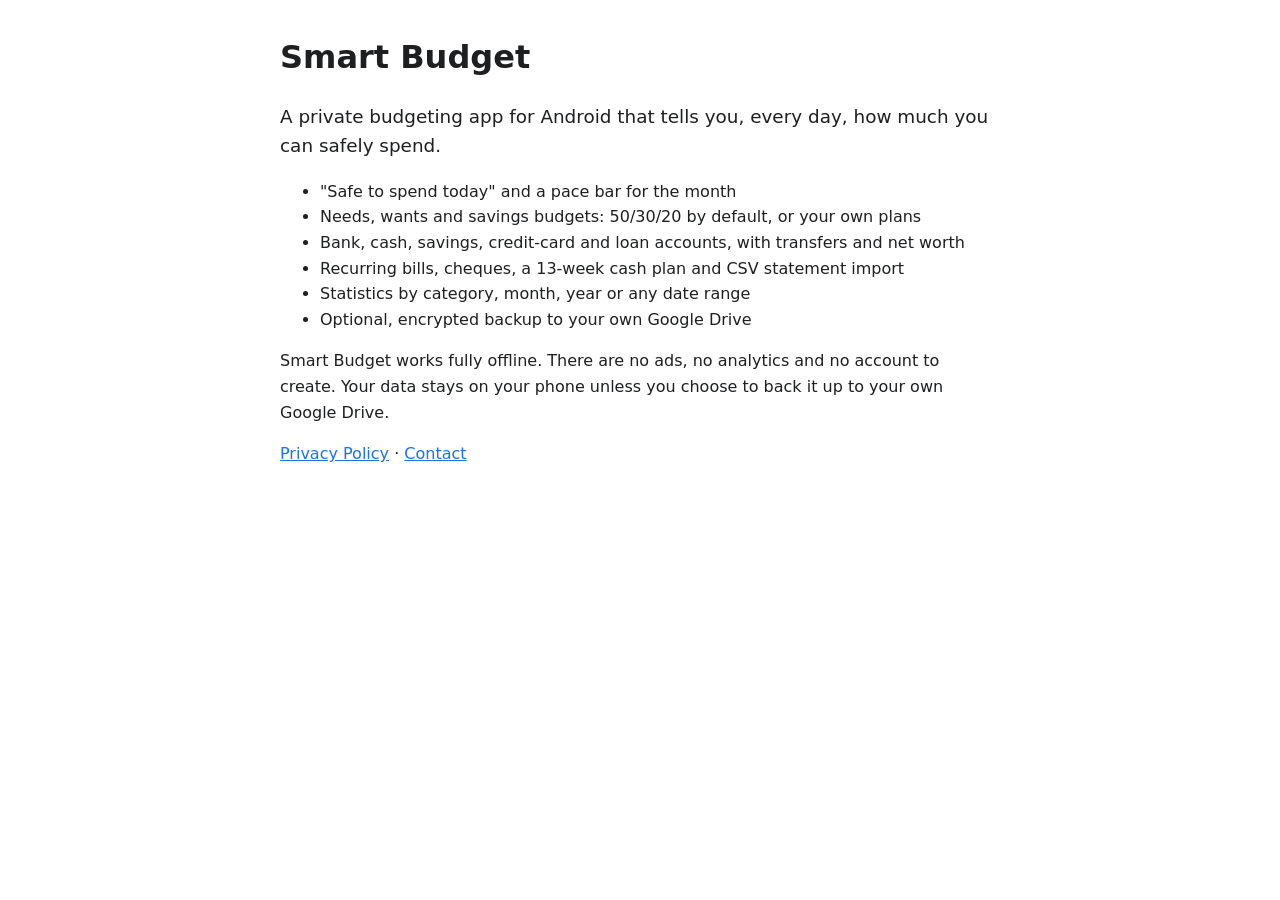
==== index.html @ a0bc5e6c "Smart Budget home page and privacy policy" ====
<!doctype html>
<html lang="en">
<head>
<meta charset="utf-8">
<meta name="viewport" content="width=device-width, initial-scale=1">
<title>Smart Budget</title>
<link rel="stylesheet" href="style.css">
</head>
<body>
<main>
<h1>Smart Budget</h1>
<p class="lead">A private budgeting app for Android that tells you, every day, how much you can safely spend.</p>

<ul>
<li>"Safe to spend today" and a pace bar for the month</li>
<li>Needs, wants and savings budgets: 50/30/20 by default, or your own plans</li>
<li>Bank, cash, savings, credit-card and loan accounts, with transfers and net worth</li>
<li>Recurring bills, cheques, a 13-week cash plan and CSV statement import</li>
<li>Statistics by category, month, year or any date range</li>
<li>Optional, encrypted backup to your own Google Drive</li>
</ul>

<p>Smart Budget works fully offline. There are no ads, no analytics and no account to create. Your data stays on your
phone unless you choose to back it up to your own Google Drive.</p>

<p><a href="privacy.html">Privacy Policy</a> · <a href="mailto:contact@abencherif.com">Contact</a></p>
</main>
</body>
</html>
---- style.css ----
:root { color-scheme: light dark; --fg: #1d1f21; --bg: #ffffff; --muted: #5f6368; --link: #1a73e8; }
@media (prefers-color-scheme: dark) { :root { --fg: #e8eaed; --bg: #17181a; --muted: #9aa0a6; --link: #8ab4f8; } }
body { margin: 0; background: var(--bg); color: var(--fg); font: 16px/1.6 system-ui, -apple-system, "Segoe UI", Roboto, sans-serif; }
main { max-width: 720px; margin: 0 auto; padding: 32px 16px 64px; }
h1 { font-size: 2rem; margin: 0 0 8px; }
h2 { font-size: 1.2rem; margin-top: 2em; }
a { color: var(--link); }
code { font-size: .9em; }
.lead { font-size: 1.15rem; }
.muted { color: var(--muted); }
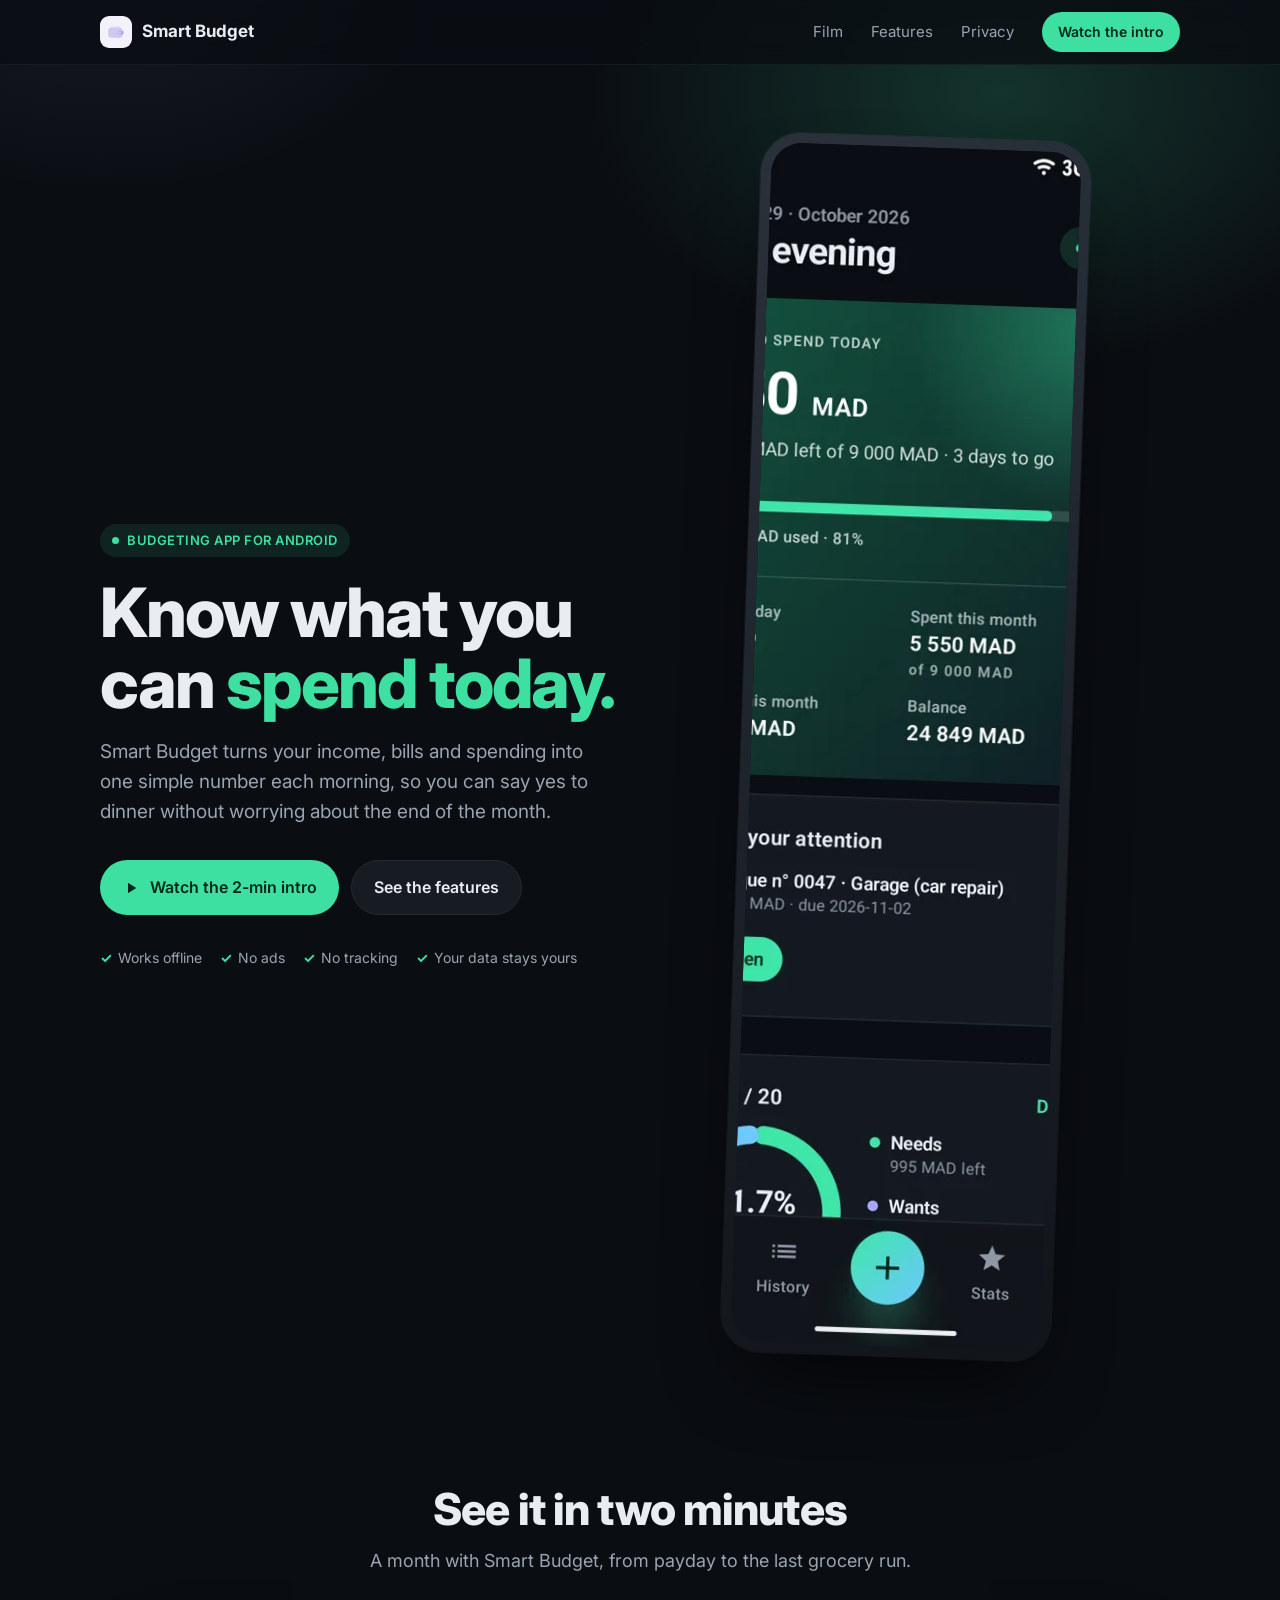
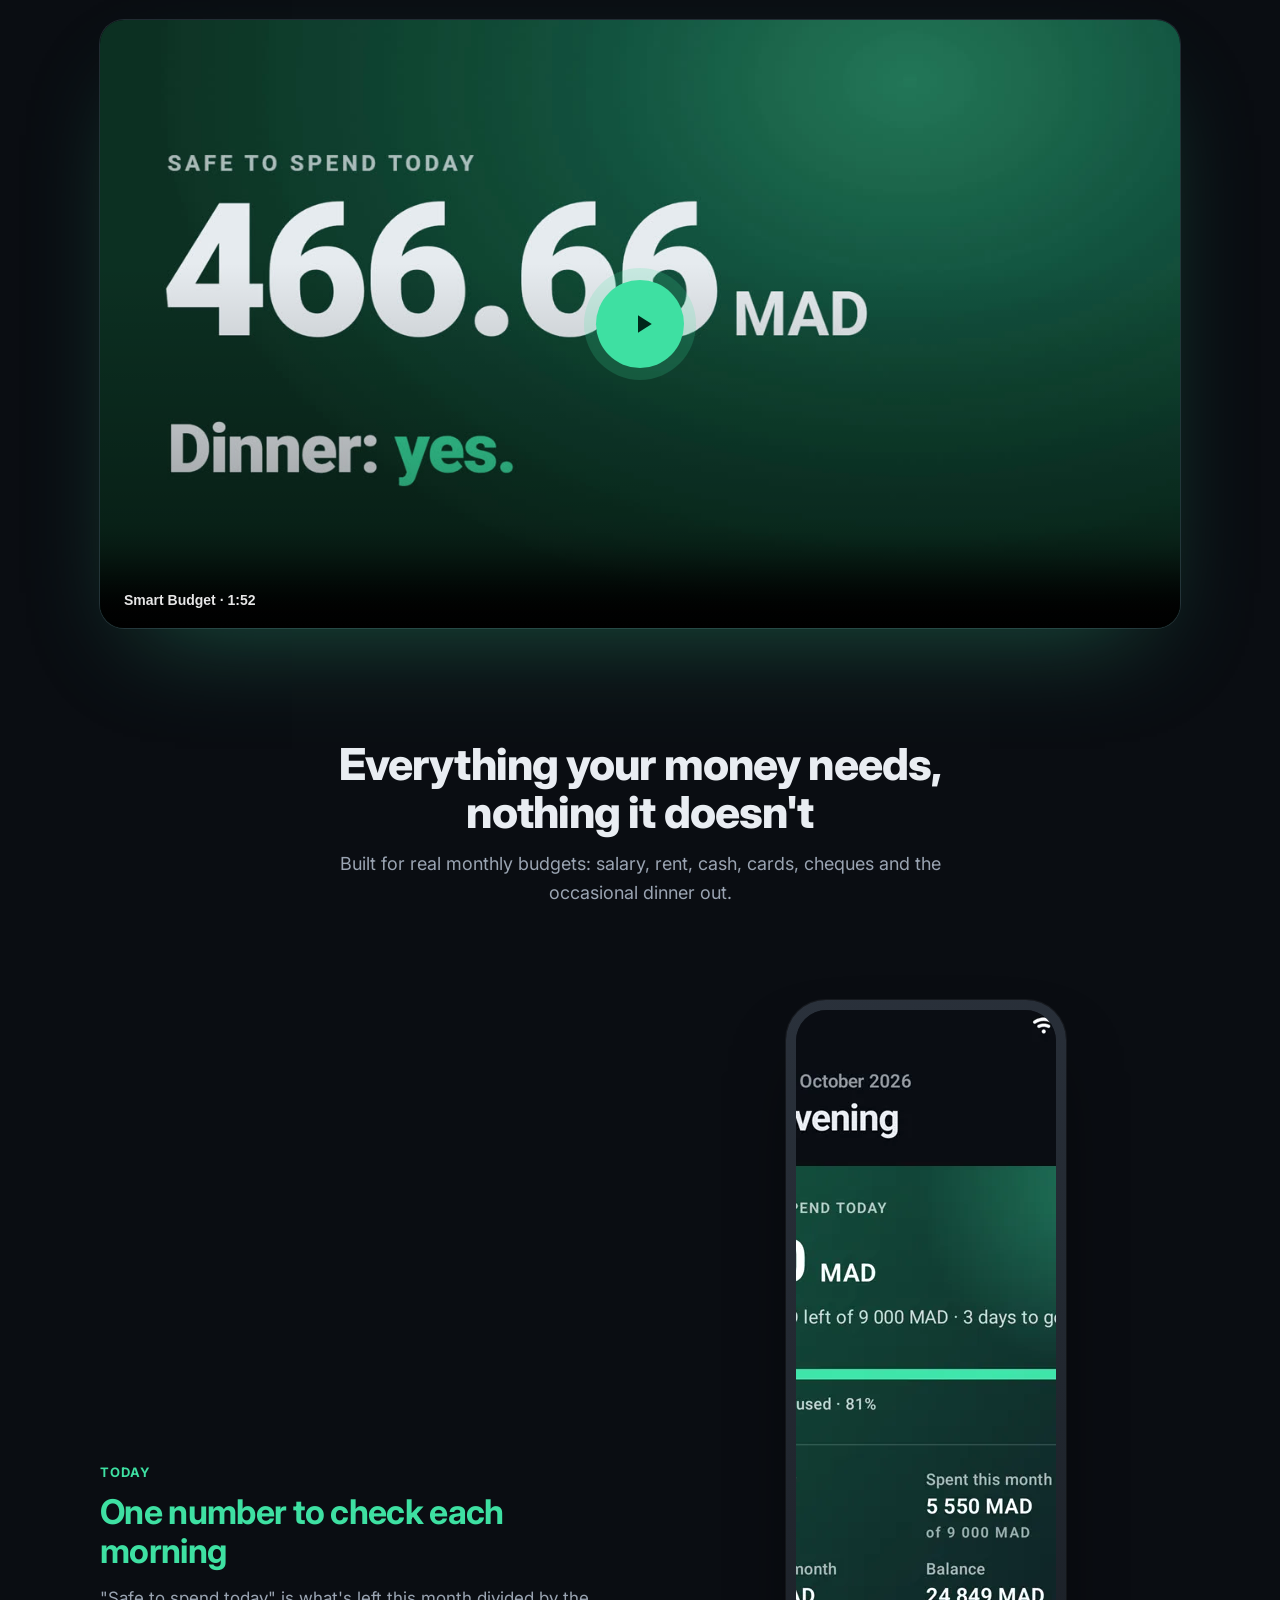
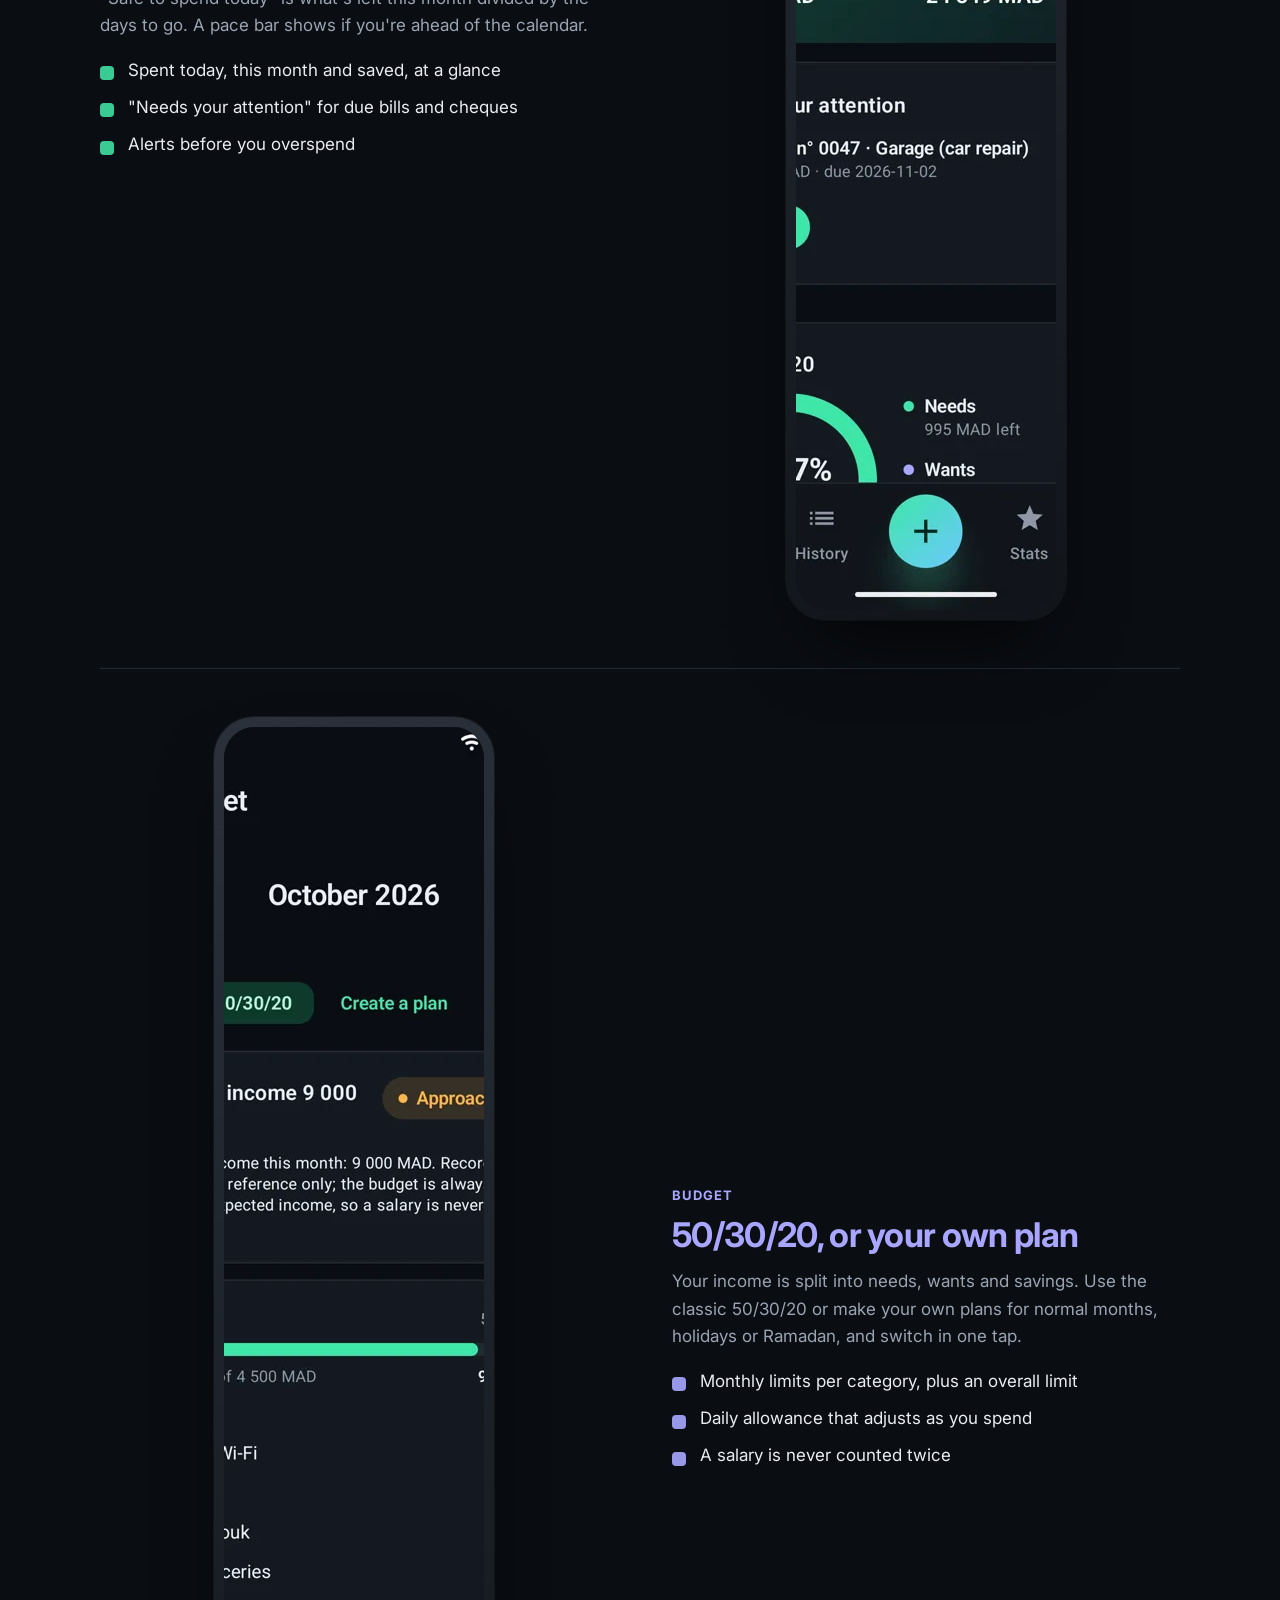
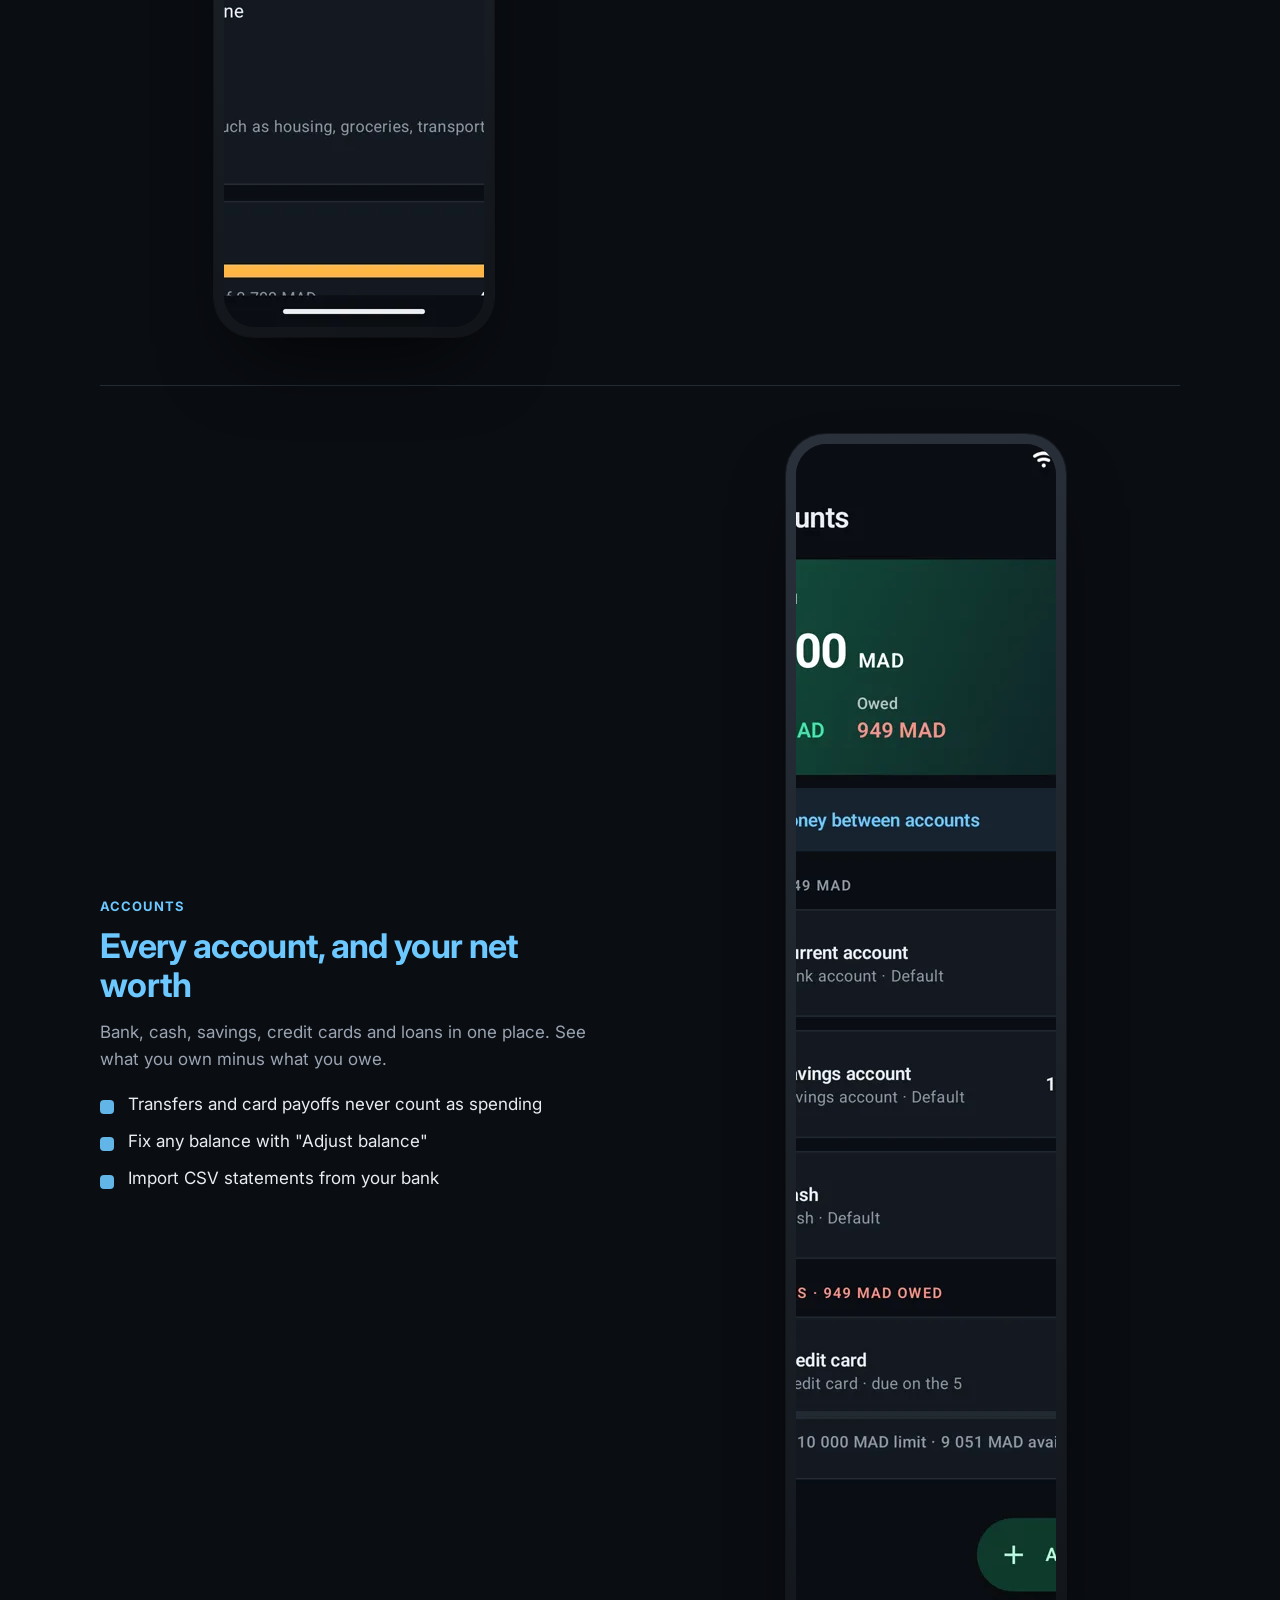
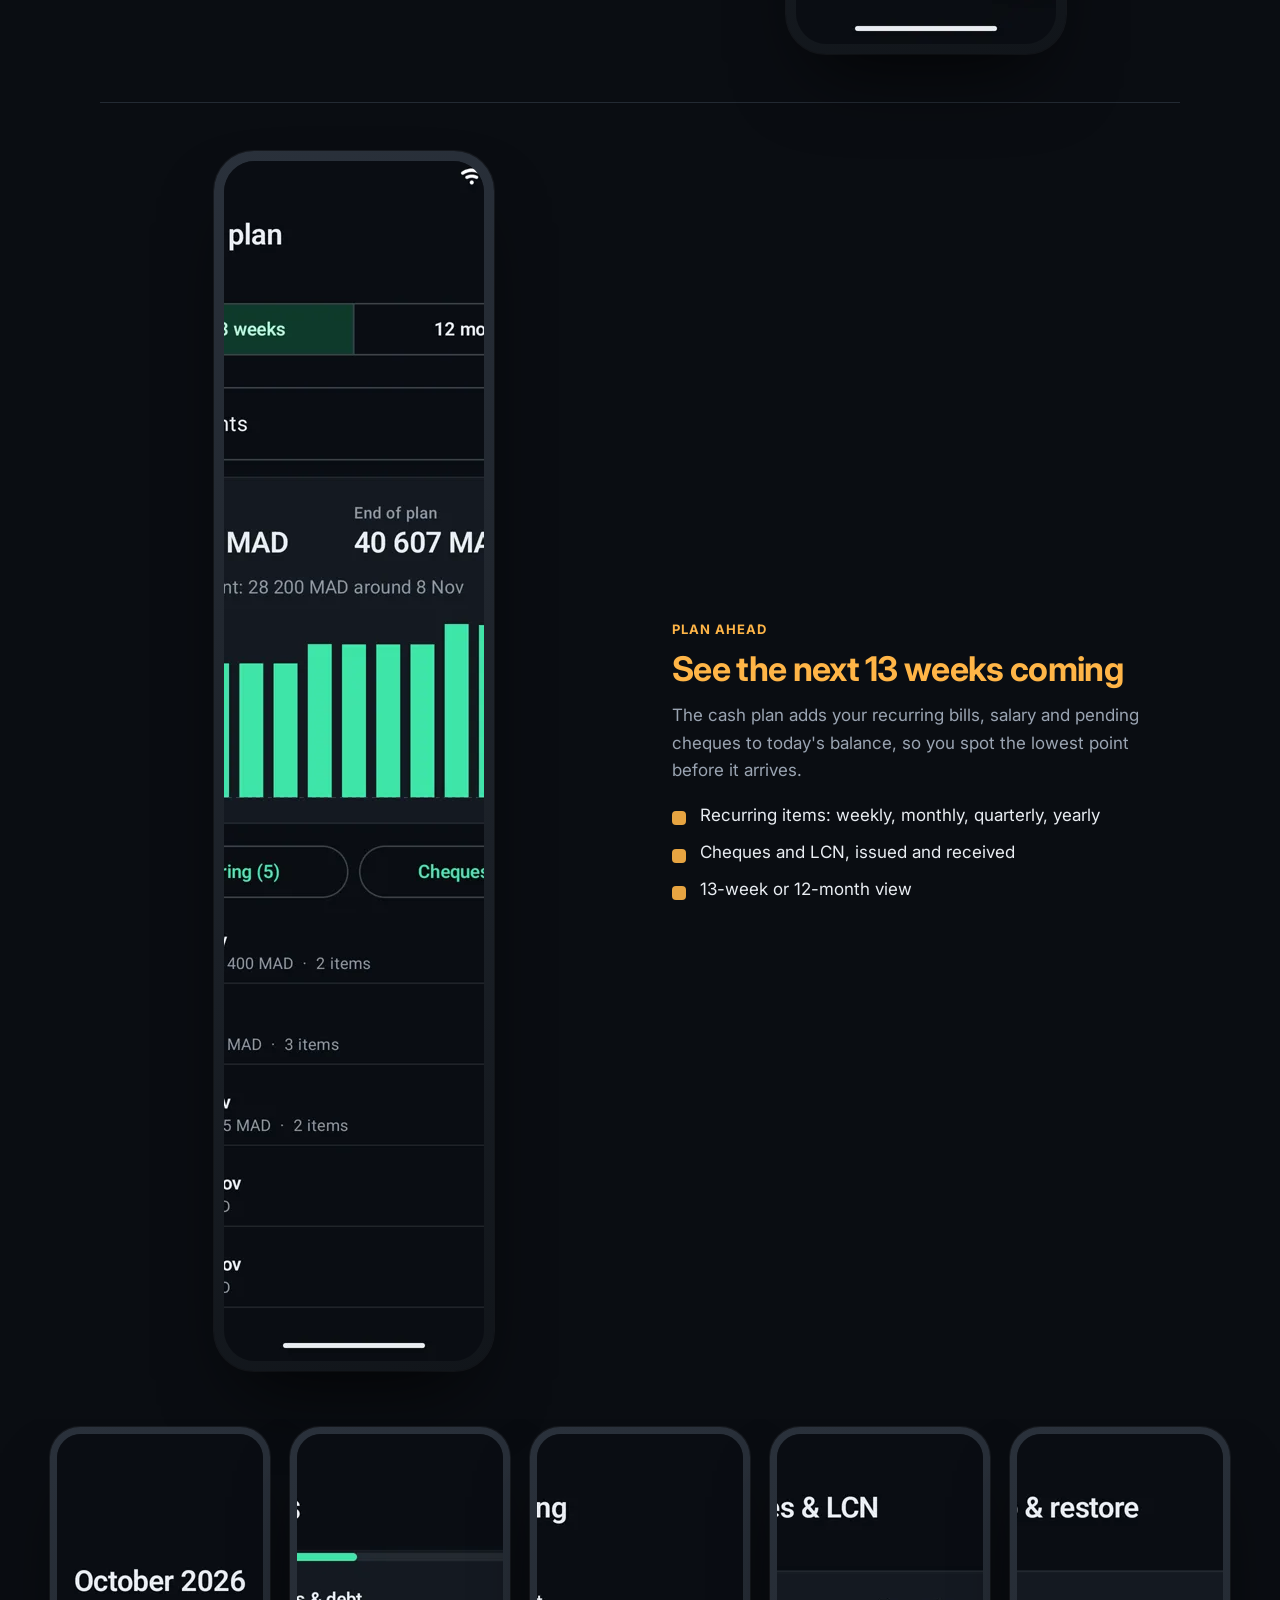
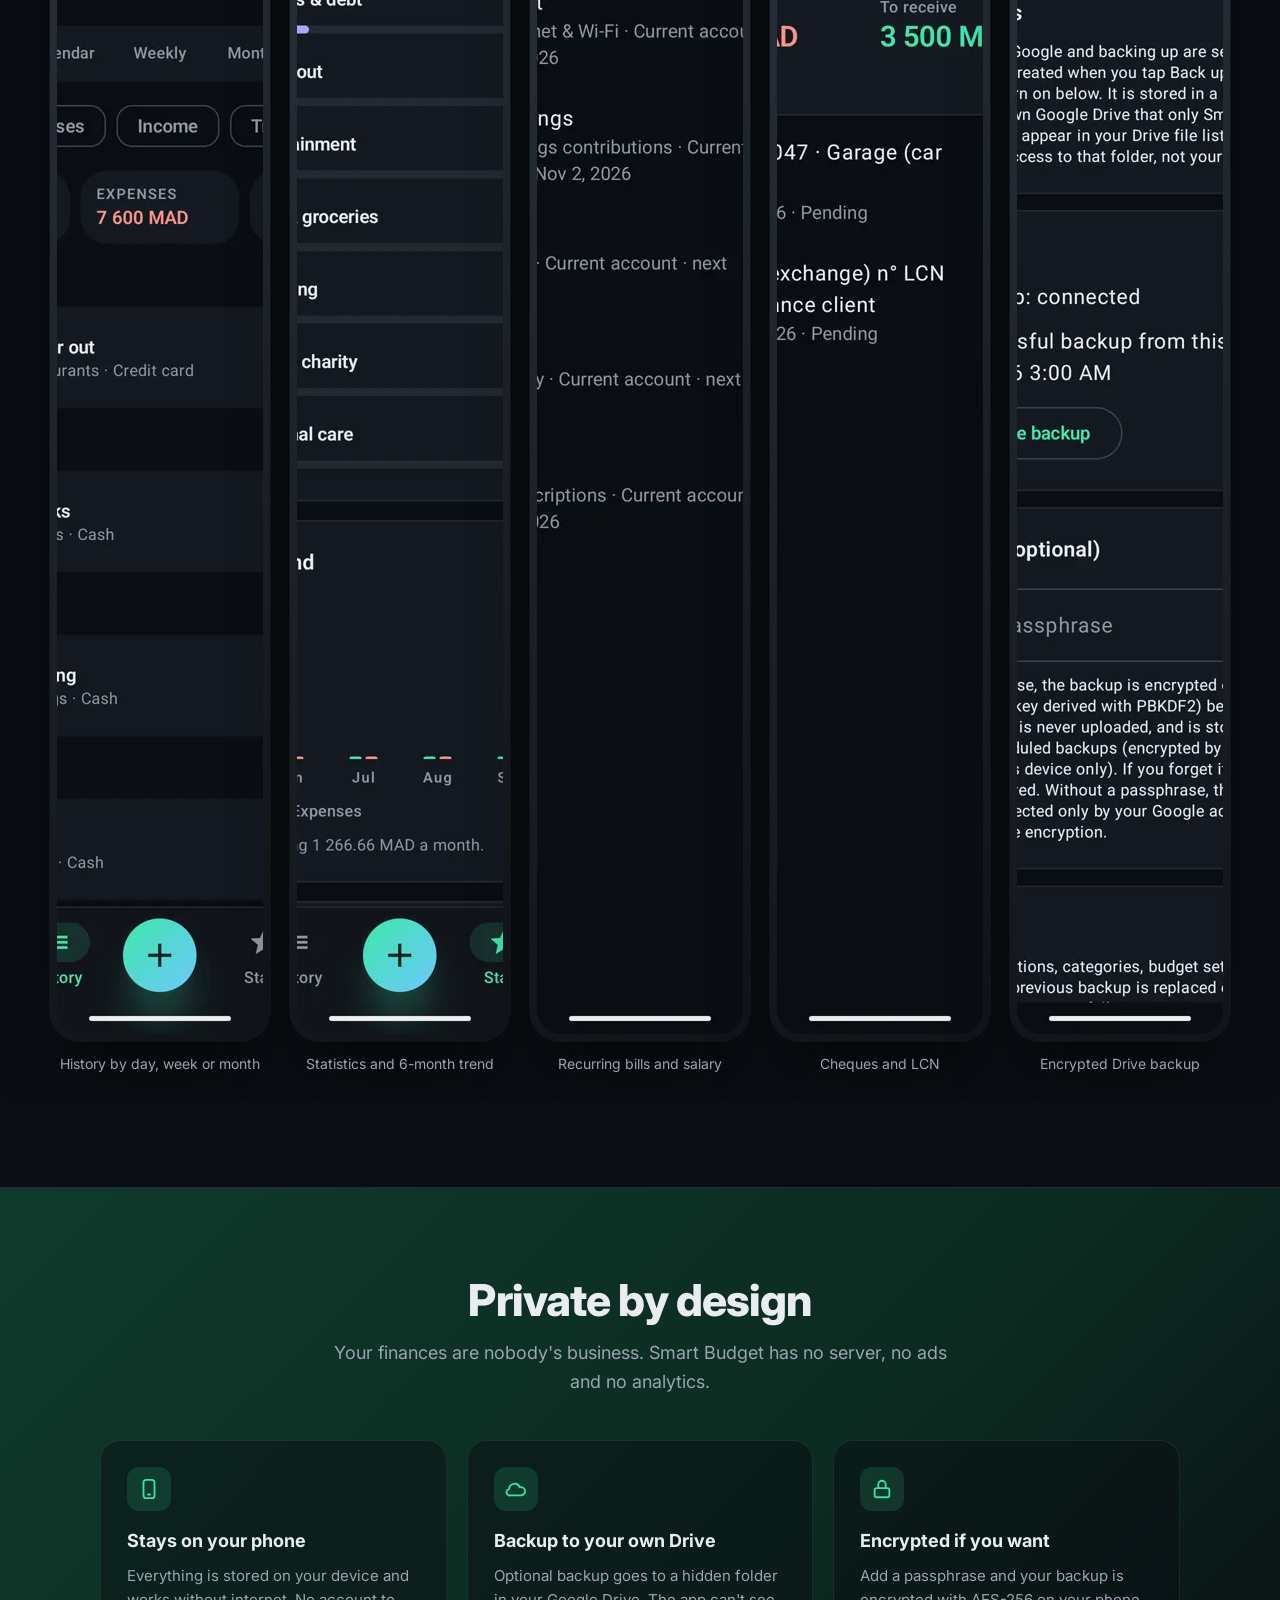
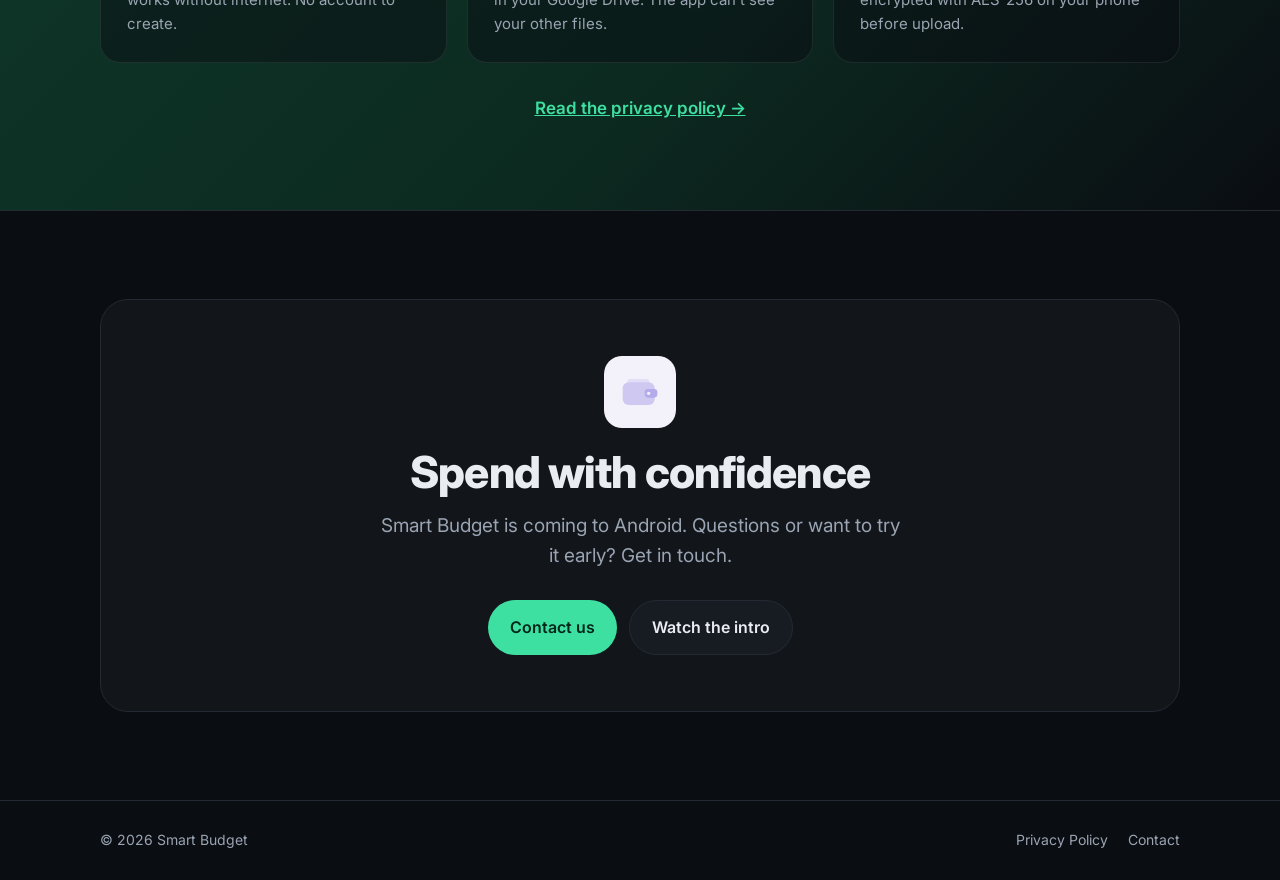
==== commit d2fb5126: "Landing page with intro film and app screens" ====
--- a/index.html
+++ b/index.html
@@ -3,27 +3,303 @@
 <head>
 <meta charset="utf-8">
 <meta name="viewport" content="width=device-width, initial-scale=1">
-<title>Smart Budget</title>
-<link rel="stylesheet" href="style.css">
+<title>Smart Budget – Know what you can spend today</title>
+<meta name="description" content="Smart Budget is a private, offline budgeting app for Android. See what's safe to spend today, follow 50/30/20 or your own plan, and back up to your own Google Drive.">
+<meta property="og:title" content="Smart Budget">
+<meta property="og:description" content="Know what you can spend today. A private, offline budgeting app for Android.">
+<meta property="og:image" content="https://abfactory37.github.io/smart-budget-site/media/intro-poster.jpg">
+<meta name="theme-color" content="#0A0D12">
+<link rel="icon" href="media/icon.svg" type="image/svg+xml">
+<link rel="preconnect" href="https://fonts.googleapis.com">
+<link rel="preconnect" href="https://fonts.gstatic.com" crossorigin>
+<link href="https://fonts.googleapis.com/css2?family=Inter:wght@400;500;600;700;800&display=swap" rel="stylesheet">
+<style>
+  :root {
+    --bg: #0A0D12; --surface: #12161B; --surface-2: #171C23; --line: #232A33;
+    --fg: #E9EDF2; --muted: #9AA4B2; --mint: #3EE0A2; --mint-ink: #00281A;
+    --green-1: #0F3A2B; --green-2: #1B6B50; --lavender: #A9A6FF; --sky: #6CC8FF; --amber: #FFB547;
+  }
+  * { box-sizing: border-box; }
+  html { scroll-behavior: smooth; }
+  body { margin: 0; background: var(--bg); color: var(--fg); font: 17px/1.6 Inter, system-ui, -apple-system, "Segoe UI", Roboto, sans-serif; -webkit-font-smoothing: antialiased; overflow-x: hidden; }
+  img, video { display: block; max-width: 100%; }
+  a { color: inherit; }
+  .wrap { max-width: 1120px; margin: 0 auto; padding: 0 20px; }
+
+  /* Nav */
+  nav { position: sticky; top: 0; z-index: 10; background: rgba(10,13,18,.78); backdrop-filter: blur(12px); border-bottom: 1px solid rgba(255,255,255,.05); }
+  nav .wrap { display: flex; align-items: center; justify-content: space-between; height: 64px; }
+  .brand { display: flex; align-items: center; gap: 10px; font-weight: 700; text-decoration: none; }
+  .brand img { width: 32px; height: 32px; border-radius: 9px; }
+  .links { display: flex; gap: 28px; align-items: center; font-size: 15px; }
+  .links a { text-decoration: none; color: var(--muted); }
+  .links a:hover { color: var(--fg); }
+  @media (max-width: 640px) { .links .hide-sm { display: none; } }
+
+  /* Buttons */
+  .btn { display: inline-flex; align-items: center; gap: 10px; padding: 14px 22px; border-radius: 999px; font-weight: 600; font-size: 16px; text-decoration: none; transition: transform .15s, background .15s; }
+  .btn:hover { transform: translateY(-1px); }
+  .btn-primary { background: var(--mint); color: var(--mint-ink); }
+  .btn-ghost { background: var(--surface-2); color: var(--fg); border: 1px solid var(--line); }
+  .links .btn { padding: 9px 16px; font-size: 14px; color: var(--mint-ink); }
+
+  /* Hero */
+  .hero { position: relative; padding: 72px 0 40px; }
+  .hero::before { content: ""; position: absolute; inset: -200px -20% auto; height: 760px; background: radial-gradient(600px 400px at 70% 30%, rgba(62,224,162,.18), transparent 70%), radial-gradient(500px 360px at 20% 10%, rgba(169,166,255,.10), transparent 70%); pointer-events: none; }
+  .hero .wrap { position: relative; display: grid; grid-template-columns: 1.15fr .85fr; gap: 48px; align-items: center; }
+  .eyebrow { display: inline-flex; align-items: center; gap: 8px; padding: 6px 12px; border-radius: 999px; background: rgba(62,224,162,.1); color: var(--mint); font-size: 13px; font-weight: 600; letter-spacing: .04em; text-transform: uppercase; }
+  .eyebrow::before { content: ""; width: 7px; height: 7px; border-radius: 50%; background: var(--mint); }
+  h1 { font-size: clamp(40px, 6vw, 68px); line-height: 1.04; letter-spacing: -.03em; margin: 20px 0 18px; font-weight: 800; }
+  h1 em { font-style: normal; color: var(--mint); }
+  .lead { font-size: 19px; color: var(--muted); max-width: 520px; margin: 0 0 32px; }
+  .cta { display: flex; flex-wrap: wrap; gap: 12px; }
+  .pills { display: flex; flex-wrap: wrap; gap: 18px; margin-top: 32px; color: var(--muted); font-size: 14px; }
+  .pills span::before { content: "✓"; color: var(--mint); margin-right: 6px; font-weight: 700; }
+  @media (max-width: 860px) { .hero .wrap { grid-template-columns: 1fr; } .hero .phone { margin: 0 auto; } }
+
+  /* Phone frame */
+  .phone { width: 100%; max-width: 300px; border-radius: 40px; padding: 10px; background: linear-gradient(160deg, #2A313B, #11151A); box-shadow: 0 40px 80px -30px rgba(0,0,0,.8), 0 0 0 1px rgba(255,255,255,.06); }
+  .phone img { border-radius: 31px; width: 100%; aspect-ratio: 9 / 20; object-fit: cover; object-position: top; background: var(--surface); }
+  .hero .phone { max-width: 330px; transform: rotate(2deg); }
+
+  /* Film */
+  section { padding: 88px 0; }
+  .section-head { text-align: center; max-width: 640px; margin: 0 auto 44px; }
+  h2 { font-size: clamp(30px, 4vw, 44px); line-height: 1.1; letter-spacing: -.02em; margin: 0 0 14px; font-weight: 800; }
+  .section-head p { color: var(--muted); margin: 0; font-size: 18px; }
+  .film { position: relative; border-radius: 24px; overflow: hidden; background: #000; box-shadow: 0 40px 100px -40px rgba(62,224,162,.35), 0 0 0 1px var(--line); aspect-ratio: 16 / 9; }
+  .film video { width: 100%; height: 100%; object-fit: cover; }
+  .film .play { position: absolute; inset: 0; display: grid; place-items: center; background: linear-gradient(180deg, transparent 40%, rgba(0,0,0,.45)); border: 0; cursor: pointer; padding: 0; }
+  .film .play span { width: 88px; height: 88px; border-radius: 50%; background: var(--mint); display: grid; place-items: center; box-shadow: 0 0 0 12px rgba(62,224,162,.18); transition: transform .2s; }
+  .film .play:hover span { transform: scale(1.06); }
+  .film .play svg { width: 30px; height: 30px; margin-left: 5px; fill: var(--mint-ink); }
+  .film .play small { position: absolute; bottom: 20px; left: 24px; color: #fff; font-size: 14px; font-weight: 600; opacity: .9; }
+  .film.playing .play { display: none; }
+
+  /* Features */
+  .feature { display: grid; grid-template-columns: 1fr 1fr; gap: 64px; align-items: center; padding: 48px 0; }
+  .feature + .feature { border-top: 1px solid var(--line); }
+  .feature .phone { margin: 0 auto; max-width: 280px; }
+  .feature.flip .copy { order: 2; }
+  .tag { font-size: 13px; font-weight: 700; letter-spacing: .08em; text-transform: uppercase; margin-bottom: 10px; }
+  .feature h3 { font-size: clamp(26px, 3vw, 34px); line-height: 1.15; letter-spacing: -.02em; margin: 0 0 14px; }
+  .feature p { color: var(--muted); margin: 0 0 18px; }
+  .feature ul { list-style: none; padding: 0; margin: 0; display: grid; gap: 10px; }
+  .feature li { padding-left: 28px; position: relative; }
+  .feature li::before { content: ""; position: absolute; left: 0; top: .55em; width: 14px; height: 14px; border-radius: 4px; background: currentColor; opacity: .9; }
+  .feature li { color: var(--fg); }
+  .c-mint { color: var(--mint); } .c-lav { color: var(--lavender); } .c-sky { color: var(--sky); } .c-amber { color: var(--amber); }
+  .c-mint li::before { background: var(--mint); } .c-lav li::before { background: var(--lavender); } .c-sky li::before { background: var(--sky); } .c-amber li::before { background: var(--amber); }
+  .feature ul { color: inherit; }
+  @media (max-width: 860px) { .feature { grid-template-columns: 1fr; gap: 32px; } .feature.flip .copy { order: 0; } }
+
+  /* Gallery */
+  .gallery { display: flex; gap: 20px; overflow-x: auto; padding: 8px 20px 24px; scroll-snap-type: x mandatory; scrollbar-width: thin; }
+  .gallery figure { flex: 0 0 220px; margin: 0; scroll-snap-align: center; }
+  .gallery .phone { border-radius: 30px; padding: 7px; }
+  .gallery .phone img { border-radius: 24px; }
+  .gallery figcaption { text-align: center; color: var(--muted); font-size: 14px; margin-top: 12px; }
+  @media (min-width: 1200px) { .gallery { justify-content: center; } }
+
+  /* Privacy band */
+  .privacy { background: linear-gradient(135deg, var(--green-1), #0C2A20 60%, var(--bg)); border-top: 1px solid var(--line); border-bottom: 1px solid var(--line); }
+  .grid3 { display: grid; grid-template-columns: repeat(3, 1fr); gap: 20px; }
+  .card { background: rgba(10,13,18,.45); border: 1px solid rgba(255,255,255,.08); border-radius: 20px; padding: 26px; }
+  .card .ico { width: 44px; height: 44px; border-radius: 12px; display: grid; place-items: center; background: rgba(62,224,162,.14); color: var(--mint); margin-bottom: 16px; }
+  .card .ico svg { width: 22px; height: 22px; }
+  .card h4 { margin: 0 0 8px; font-size: 18px; }
+  .card p { margin: 0; color: var(--muted); font-size: 15px; }
+  @media (max-width: 860px) { .grid3 { grid-template-columns: 1fr; } }
+
+  /* Final CTA */
+  .final { text-align: center; }
+  .final .box { background: var(--surface); border: 1px solid var(--line); border-radius: 28px; padding: 56px 24px; }
+  .final img { width: 72px; height: 72px; border-radius: 18px; margin: 0 auto 20px; }
+
+  footer { border-top: 1px solid var(--line); padding: 28px 0; color: var(--muted); font-size: 14px; }
+  footer .wrap { display: flex; justify-content: space-between; flex-wrap: wrap; gap: 12px; }
+  footer a { color: var(--muted); text-decoration: none; margin-left: 20px; }
+  footer a:hover { color: var(--fg); }
+</style>
 </head>
 <body>
-<main>
-<h1>Smart Budget</h1>
-<p class="lead">A private budgeting app for Android that tells you, every day, how much you can safely spend.</p>
-
-<ul>
-<li>"Safe to spend today" and a pace bar for the month</li>
-<li>Needs, wants and savings budgets: 50/30/20 by default, or your own plans</li>
-<li>Bank, cash, savings, credit-card and loan accounts, with transfers and net worth</li>
-<li>Recurring bills, cheques, a 13-week cash plan and CSV statement import</li>
-<li>Statistics by category, month, year or any date range</li>
-<li>Optional, encrypted backup to your own Google Drive</li>
-</ul>
-
-<p>Smart Budget works fully offline. There are no ads, no analytics and no account to create. Your data stays on your
-phone unless you choose to back it up to your own Google Drive.</p>
-
-<p><a href="privacy.html">Privacy Policy</a> · <a href="mailto:contact@abencherif.com">Contact</a></p>
-</main>
+
+<nav>
+  <div class="wrap">
+    <a class="brand" href="#"><img src="media/icon.svg" alt="">Smart Budget</a>
+    <div class="links">
+      <a class="hide-sm" href="#film">Film</a>
+      <a class="hide-sm" href="#features">Features</a>
+      <a href="privacy.html">Privacy</a>
+      <a class="btn btn-primary" href="#film">Watch the intro</a>
+    </div>
+  </div>
+</nav>
+
+<header class="hero">
+  <div class="wrap">
+    <div>
+      <span class="eyebrow">Budgeting app for Android</span>
+      <h1>Know what you can <em>spend today.</em></h1>
+      <p class="lead">Smart Budget turns your income, bills and spending into one simple number each morning, so you can say yes to dinner without worrying about the end of the month.</p>
+      <div class="cta">
+        <a class="btn btn-primary" href="#film">
+          <svg width="18" height="18" viewBox="0 0 24 24" fill="currentColor" aria-hidden="true"><path d="M8 5v14l11-7z"/></svg>
+          Watch the 2-min intro
+        </a>
+        <a class="btn btn-ghost" href="#features">See the features</a>
+      </div>
+      <div class="pills"><span>Works offline</span><span>No ads</span><span>No tracking</span><span>Your data stays yours</span></div>
+    </div>
+    <div class="phone"><img src="media/home_top.webp" alt="Smart Budget home screen showing 550 MAD safe to spend today" width="540" height="1200"></div>
+  </div>
+</header>
+
+<section id="film">
+  <div class="wrap">
+    <div class="section-head">
+      <h2>See it in two minutes</h2>
+      <p>A month with Smart Budget, from payday to the last grocery run.</p>
+    </div>
+    <div class="film" id="filmBox">
+      <video id="filmVideo" src="media/smart-budget-intro.mp4" poster="media/intro-poster.jpg" preload="none" playsinline controls></video>
+      <button class="play" id="filmPlay" aria-label="Play the Smart Budget intro film">
+        <span><svg viewBox="0 0 24 24"><path d="M8 5v14l11-7z"/></svg></span>
+        <small>Smart Budget · 1:52</small>
+      </button>
+    </div>
+  </div>
+</section>
+
+<section id="features" style="padding-top: 24px">
+  <div class="wrap">
+    <div class="section-head">
+      <h2>Everything your money needs, nothing it doesn't</h2>
+      <p>Built for real monthly budgets: salary, rent, cash, cards, cheques and the occasional dinner out.</p>
+    </div>
+
+    <div class="feature">
+      <div class="copy c-mint">
+        <div class="tag">Today</div>
+        <h3>One number to check each morning</h3>
+        <p>"Safe to spend today" is what's left this month divided by the days to go. A pace bar shows if you're ahead of the calendar.</p>
+        <ul>
+          <li>Spent today, this month and saved, at a glance</li>
+          <li>"Needs your attention" for due bills and cheques</li>
+          <li>Alerts before you overspend</li>
+        </ul>
+      </div>
+      <div class="phone"><img src="media/home_top.webp" alt="Home screen" loading="lazy" width="540" height="1200"></div>
+    </div>
+
+    <div class="feature flip">
+      <div class="copy c-lav">
+        <div class="tag">Budget</div>
+        <h3>50/30/20, or your own plan</h3>
+        <p>Your income is split into needs, wants and savings. Use the classic 50/30/20 or make your own plans for normal months, holidays or Ramadan, and switch in one tap.</p>
+        <ul>
+          <li>Monthly limits per category, plus an overall limit</li>
+          <li>Daily allowance that adjusts as you spend</li>
+          <li>A salary is never counted twice</li>
+        </ul>
+      </div>
+      <div class="phone"><img src="media/budget.webp" alt="Budget screen with needs and wants" loading="lazy" width="540" height="1200"></div>
+    </div>
+
+    <div class="feature">
+      <div class="copy c-sky">
+        <div class="tag">Accounts</div>
+        <h3>Every account, and your net worth</h3>
+        <p>Bank, cash, savings, credit cards and loans in one place. See what you own minus what you owe.</p>
+        <ul>
+          <li>Transfers and card payoffs never count as spending</li>
+          <li>Fix any balance with "Adjust balance"</li>
+          <li>Import CSV statements from your bank</li>
+        </ul>
+      </div>
+      <div class="phone"><img src="media/accounts.webp" alt="Accounts screen with net worth" loading="lazy" width="540" height="1200"></div>
+    </div>
+
+    <div class="feature flip">
+      <div class="copy c-amber">
+        <div class="tag">Plan ahead</div>
+        <h3>See the next 13 weeks coming</h3>
+        <p>The cash plan adds your recurring bills, salary and pending cheques to today's balance, so you spot the lowest point before it arrives.</p>
+        <ul>
+          <li>Recurring items: weekly, monthly, quarterly, yearly</li>
+          <li>Cheques and LCN, issued and received</li>
+          <li>13-week or 12-month view</li>
+        </ul>
+      </div>
+      <div class="phone"><img src="media/cashplan.webp" alt="Cash plan with 13-week forecast" loading="lazy" width="540" height="1200"></div>
+    </div>
+  </div>
+
+  <div class="gallery" aria-label="More screens">
+    <figure><div class="phone"><img src="media/history.webp" alt="History" loading="lazy" width="540" height="1200"></div><figcaption>History by day, week or month</figcaption></figure>
+    <figure><div class="phone"><img src="media/stats.webp" alt="Statistics" loading="lazy" width="540" height="1200"></div><figcaption>Statistics and 6-month trend</figcaption></figure>
+    <figure><div class="phone"><img src="media/recurring.webp" alt="Recurring items" loading="lazy" width="540" height="1200"></div><figcaption>Recurring bills and salary</figcaption></figure>
+    <figure><div class="phone"><img src="media/cheques.webp" alt="Cheques" loading="lazy" width="540" height="1200"></div><figcaption>Cheques and LCN</figcaption></figure>
+    <figure><div class="phone"><img src="media/backup1.webp" alt="Backup and restore" loading="lazy" width="540" height="1200"></div><figcaption>Encrypted Drive backup</figcaption></figure>
+  </div>
+</section>
+
+<section class="privacy" id="privacy">
+  <div class="wrap">
+    <div class="section-head">
+      <h2>Private by design</h2>
+      <p>Your finances are nobody's business. Smart Budget has no server, no ads and no analytics.</p>
+    </div>
+    <div class="grid3">
+      <div class="card">
+        <div class="ico"><svg viewBox="0 0 24 24" fill="none" stroke="currentColor" stroke-width="2" stroke-linecap="round" stroke-linejoin="round"><rect x="6" y="2" width="12" height="20" rx="3"/><path d="M11 18h2"/></svg></div>
+        <h4>Stays on your phone</h4>
+        <p>Everything is stored on your device and works without internet. No account to create.</p>
+      </div>
+      <div class="card">
+        <div class="ico"><svg viewBox="0 0 24 24" fill="none" stroke="currentColor" stroke-width="2" stroke-linecap="round" stroke-linejoin="round"><path d="M17.5 19a4.5 4.5 0 1 0-1.4-8.8A6 6 0 0 0 4.5 12 3.5 3.5 0 0 0 6 19z"/></svg></div>
+        <h4>Backup to your own Drive</h4>
+        <p>Optional backup goes to a hidden folder in your Google Drive. The app can't see your other files.</p>
+      </div>
+      <div class="card">
+        <div class="ico"><svg viewBox="0 0 24 24" fill="none" stroke="currentColor" stroke-width="2" stroke-linecap="round" stroke-linejoin="round"><rect x="4" y="11" width="16" height="10" rx="2"/><path d="M8 11V7a4 4 0 0 1 8 0v4"/></svg></div>
+        <h4>Encrypted if you want</h4>
+        <p>Add a passphrase and your backup is encrypted with AES-256 on your phone before upload.</p>
+      </div>
+    </div>
+    <p style="text-align:center; margin: 32px 0 0"><a href="privacy.html" style="color: var(--mint); font-weight: 600">Read the privacy policy →</a></p>
+  </div>
+</section>
+
+<section class="final">
+  <div class="wrap">
+    <div class="box">
+      <img src="media/icon.svg" alt="">
+      <h2>Spend with confidence</h2>
+      <p class="lead" style="margin: 0 auto 28px">Smart Budget is coming to Android. Questions or want to try it early? Get in touch.</p>
+      <div class="cta" style="justify-content:center">
+        <a class="btn btn-primary" href="mailto:contact@abencherif.com?subject=Smart%20Budget">Contact us</a>
+        <a class="btn btn-ghost" href="#film">Watch the intro</a>
+      </div>
+    </div>
+  </div>
+</section>
+
+<footer>
+  <div class="wrap">
+    <span>© 2026 Smart Budget</span>
+    <span><a href="privacy.html">Privacy Policy</a><a href="mailto:contact@abencherif.com">Contact</a></span>
+  </div>
+</footer>
+
+<script>
+  const box = document.getElementById('filmBox');
+  const video = document.getElementById('filmVideo');
+  document.getElementById('filmPlay').addEventListener('click', () => {
+    box.classList.add('playing');
+    video.play();
+  });
+  video.addEventListener('play', () => box.classList.add('playing'));
+</script>
 </body>
 </html>
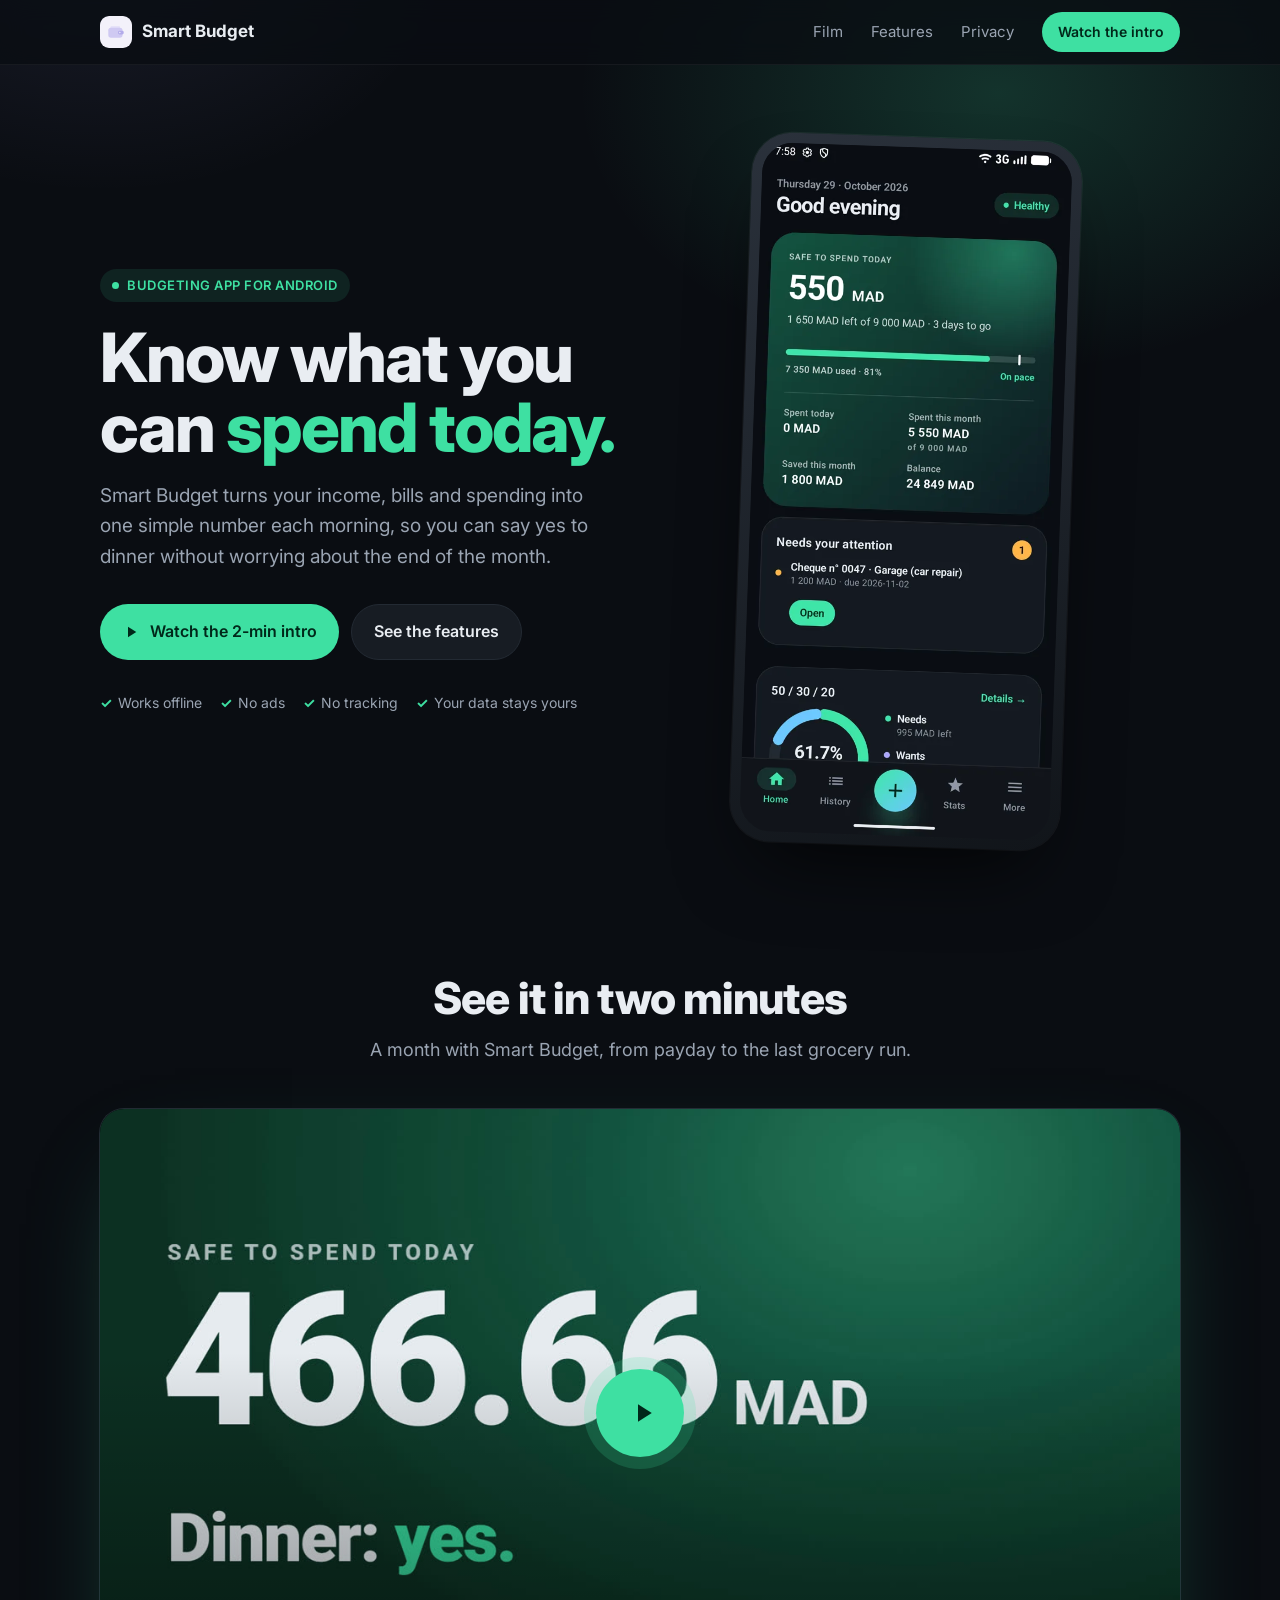
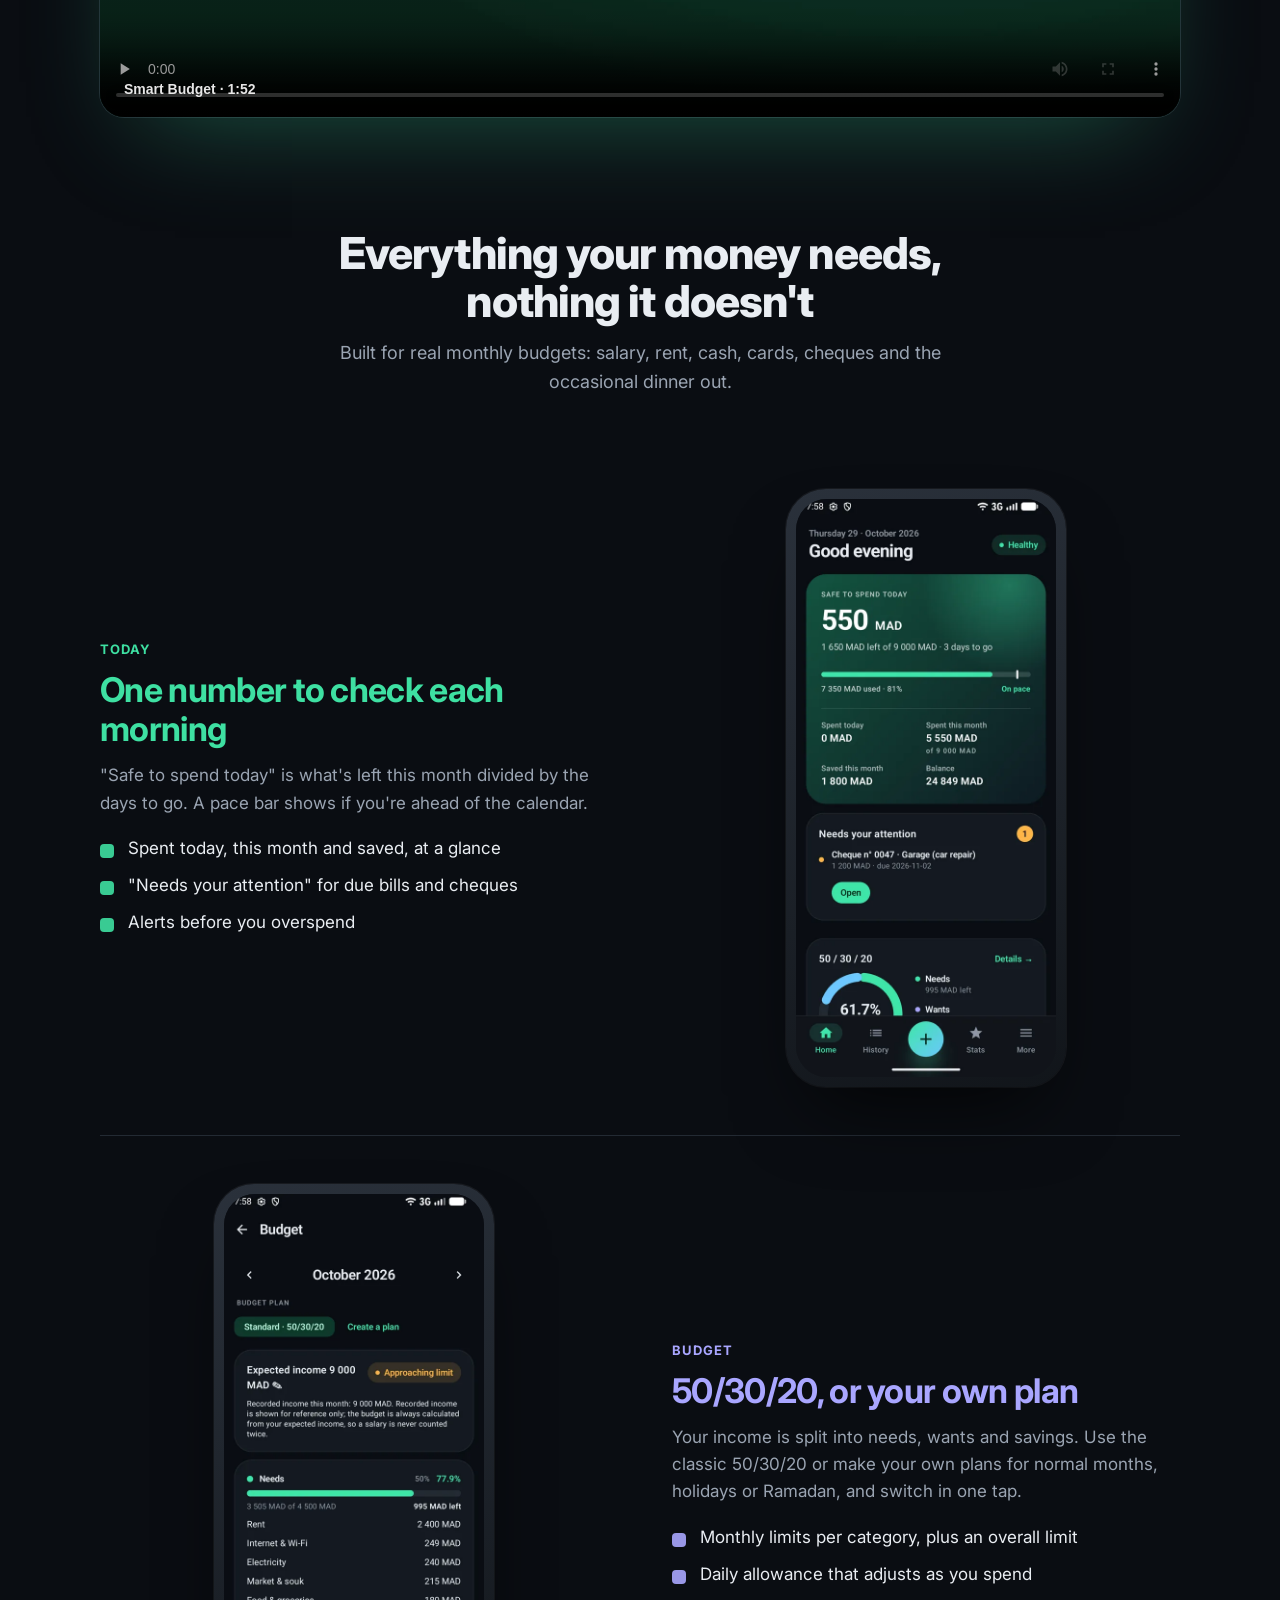
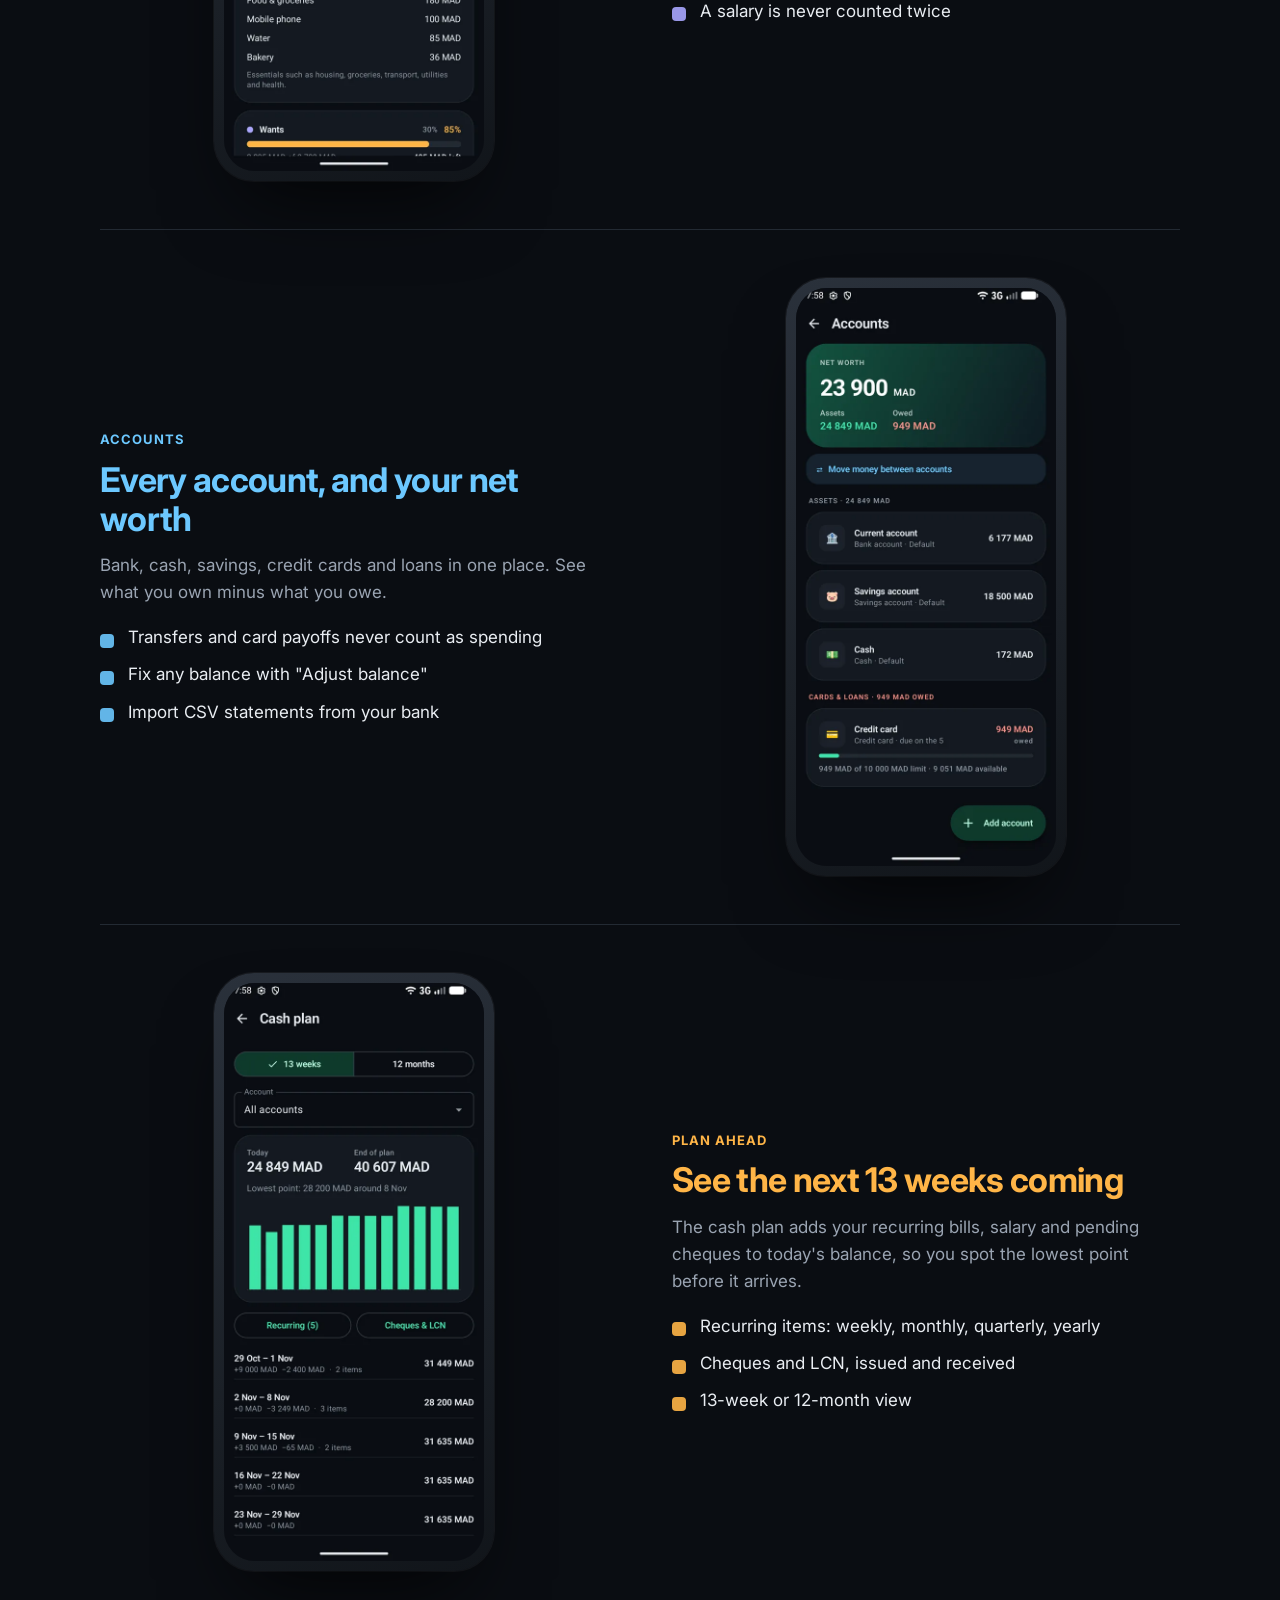
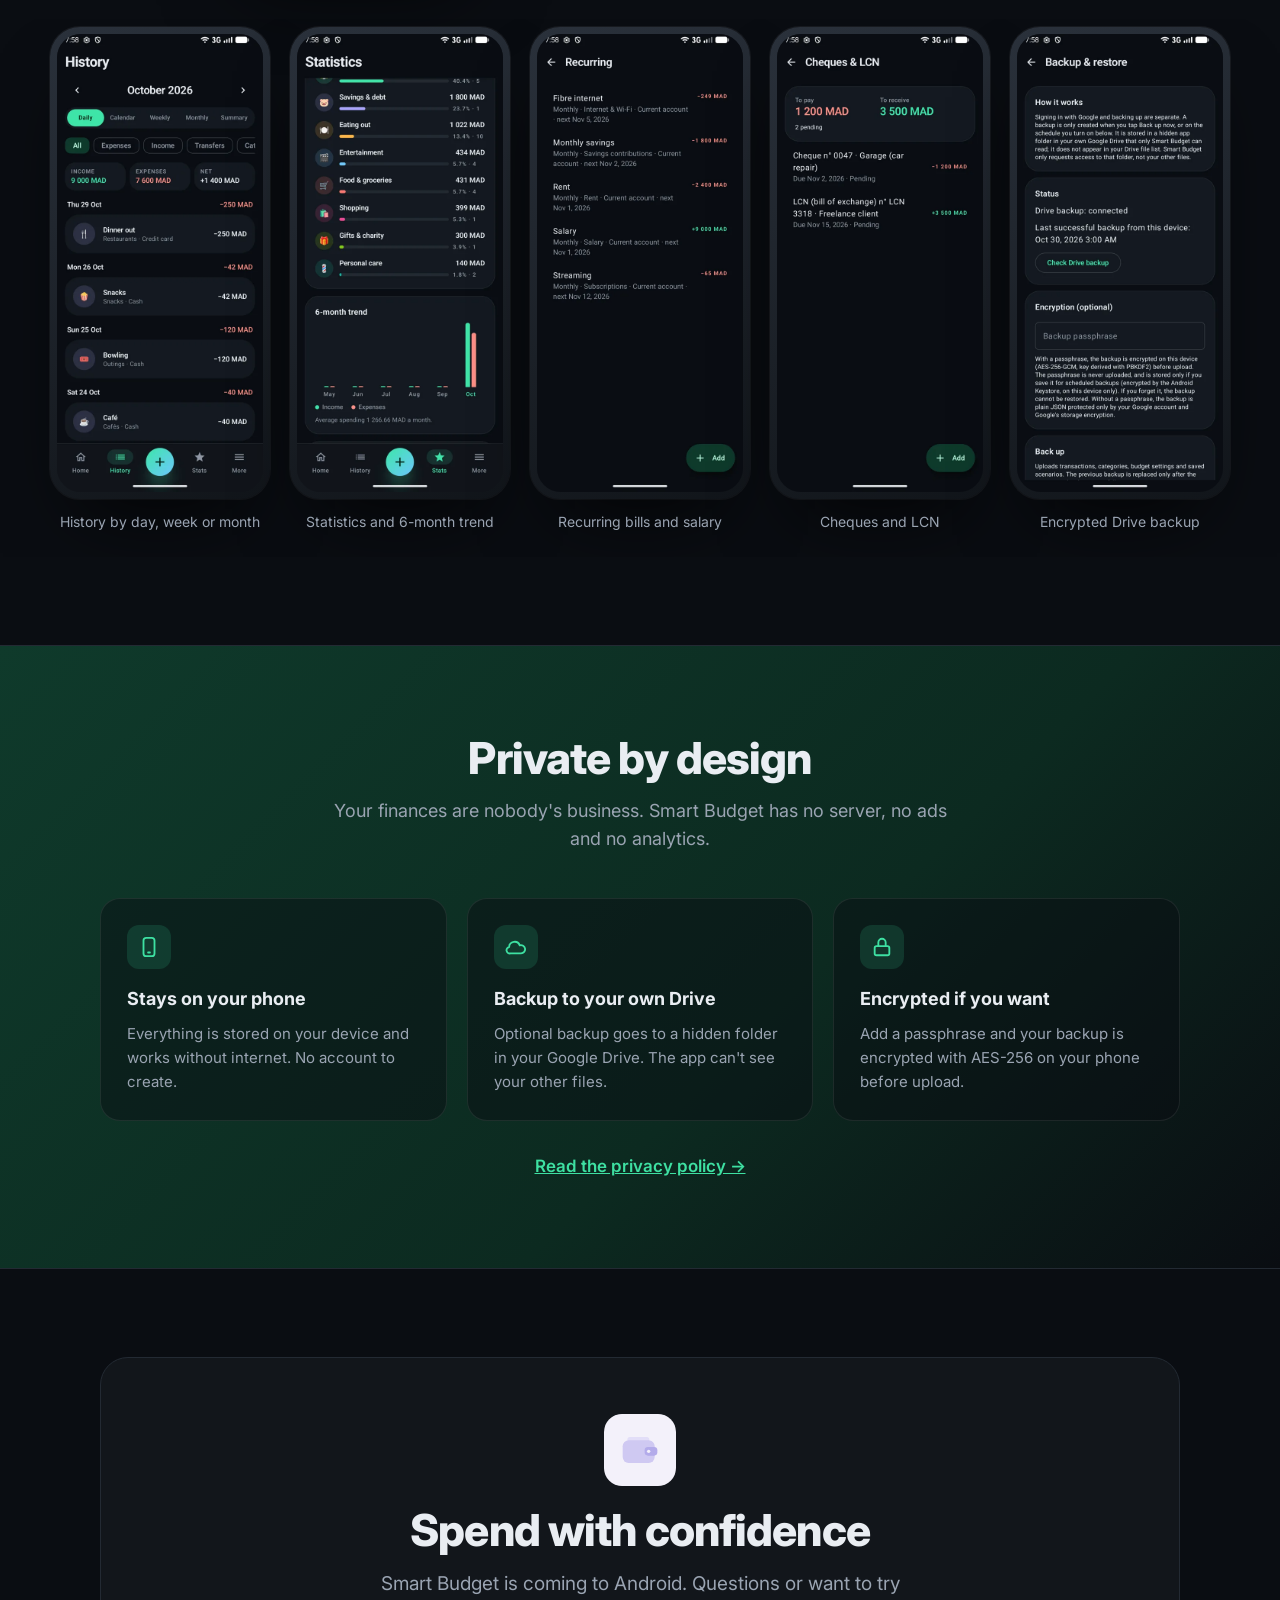
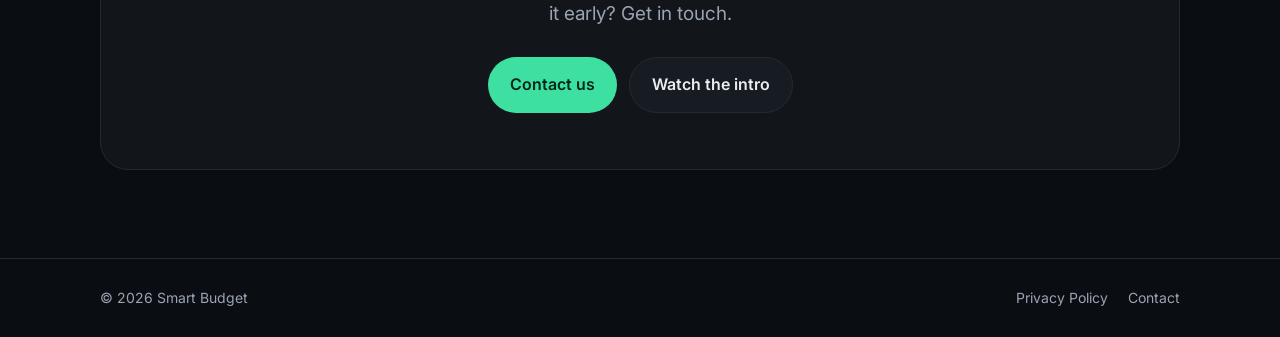
==== commit ffdd8c4c: "Fix phone screenshot sizing" ====
--- a/index.html
+++ b/index.html
@@ -59,7 +59,7 @@
 
   /* Phone frame */
   .phone { width: 100%; max-width: 300px; border-radius: 40px; padding: 10px; background: linear-gradient(160deg, #2A313B, #11151A); box-shadow: 0 40px 80px -30px rgba(0,0,0,.8), 0 0 0 1px rgba(255,255,255,.06); }
-  .phone img { border-radius: 31px; width: 100%; aspect-ratio: 9 / 20; object-fit: cover; object-position: top; background: var(--surface); }
+  .phone img { border-radius: 31px; width: 100%; height: auto; aspect-ratio: 9 / 20; object-fit: cover; object-position: top; background: var(--surface); }
   .hero .phone { max-width: 330px; transform: rotate(2deg); }
 
   /* Film */
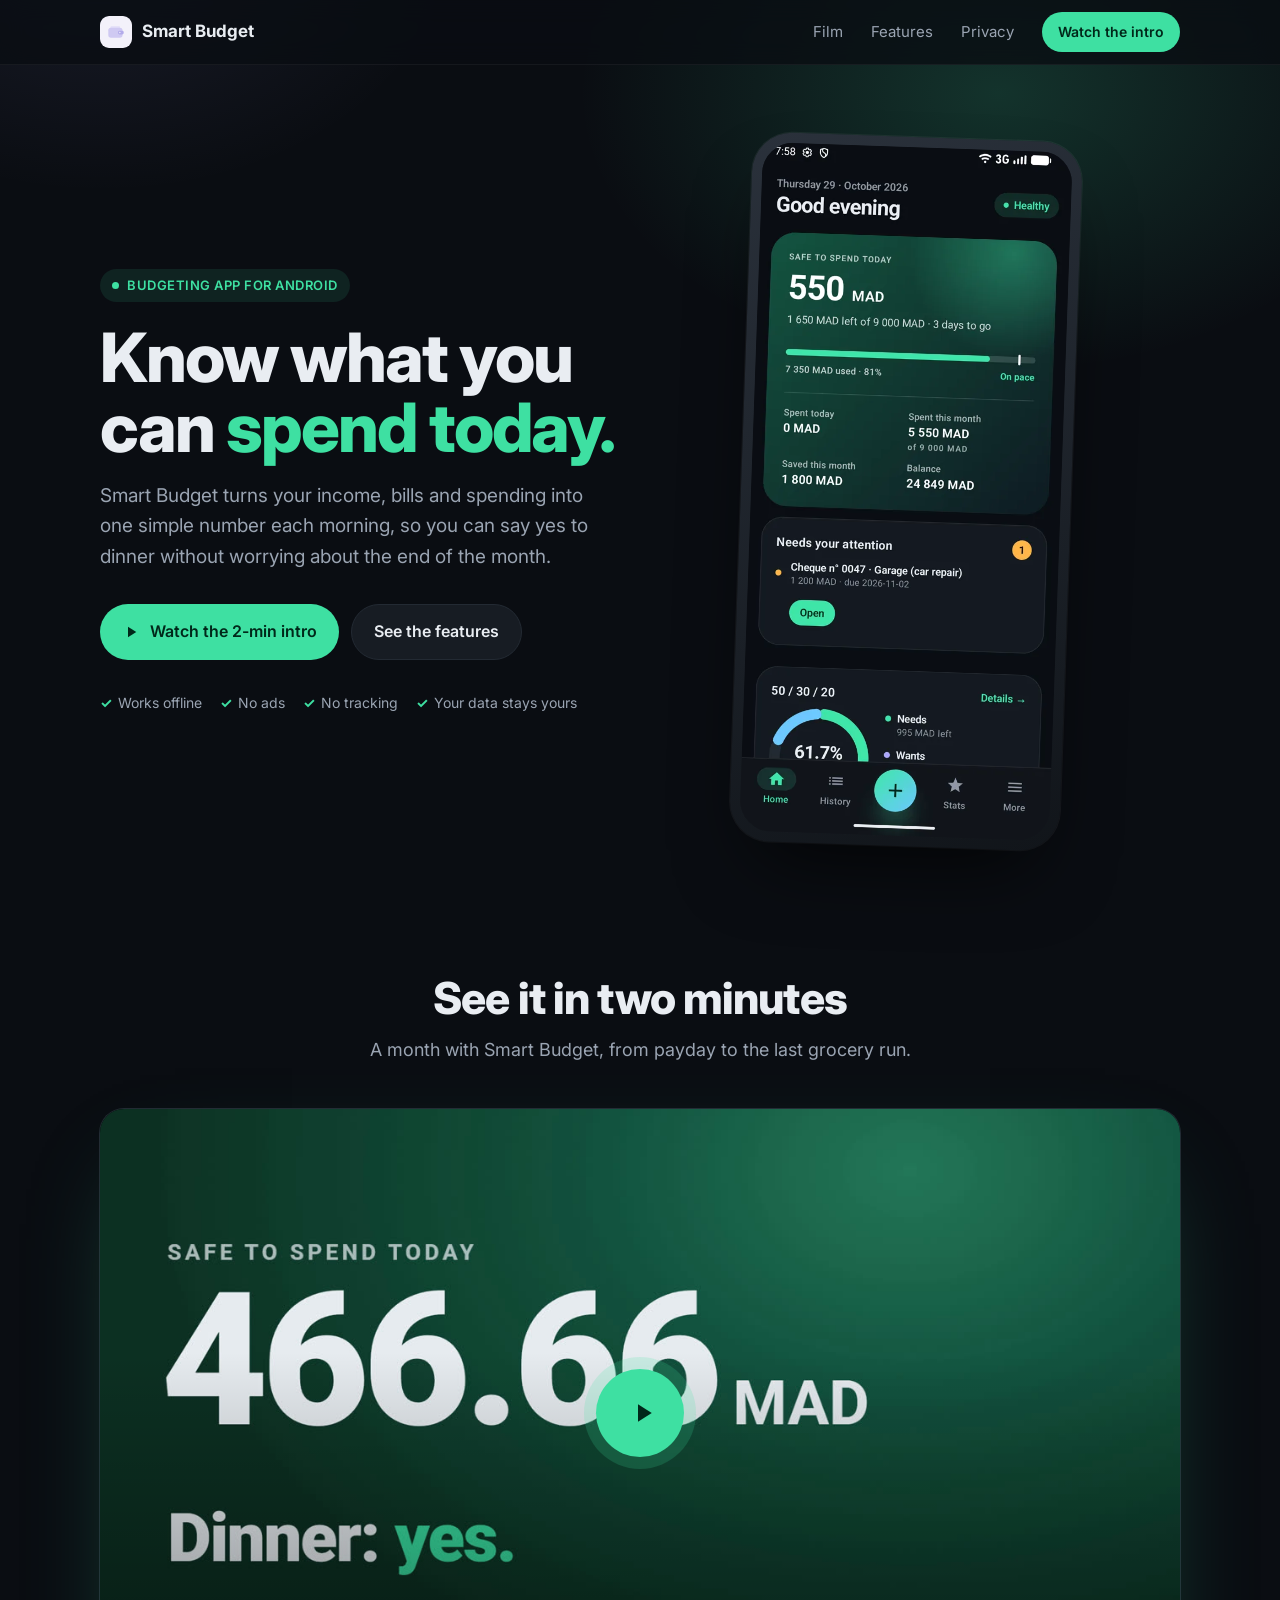
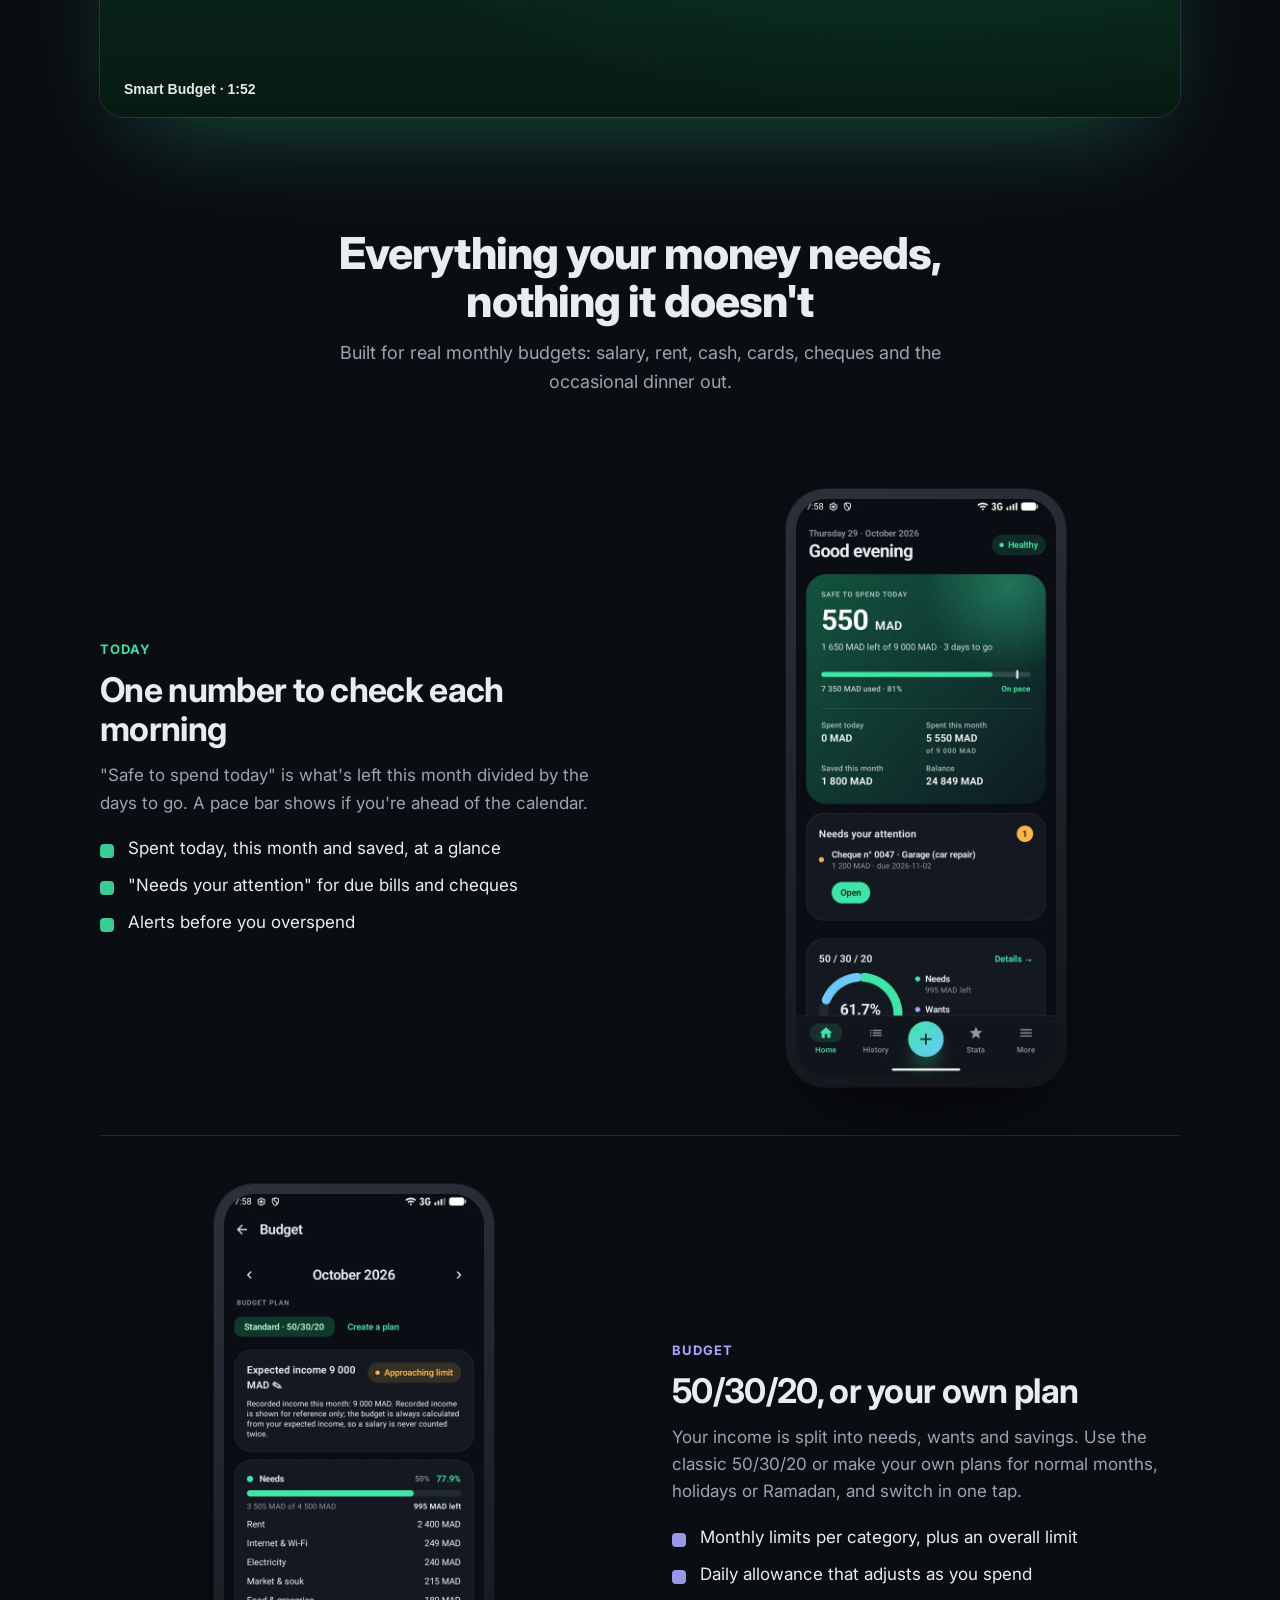
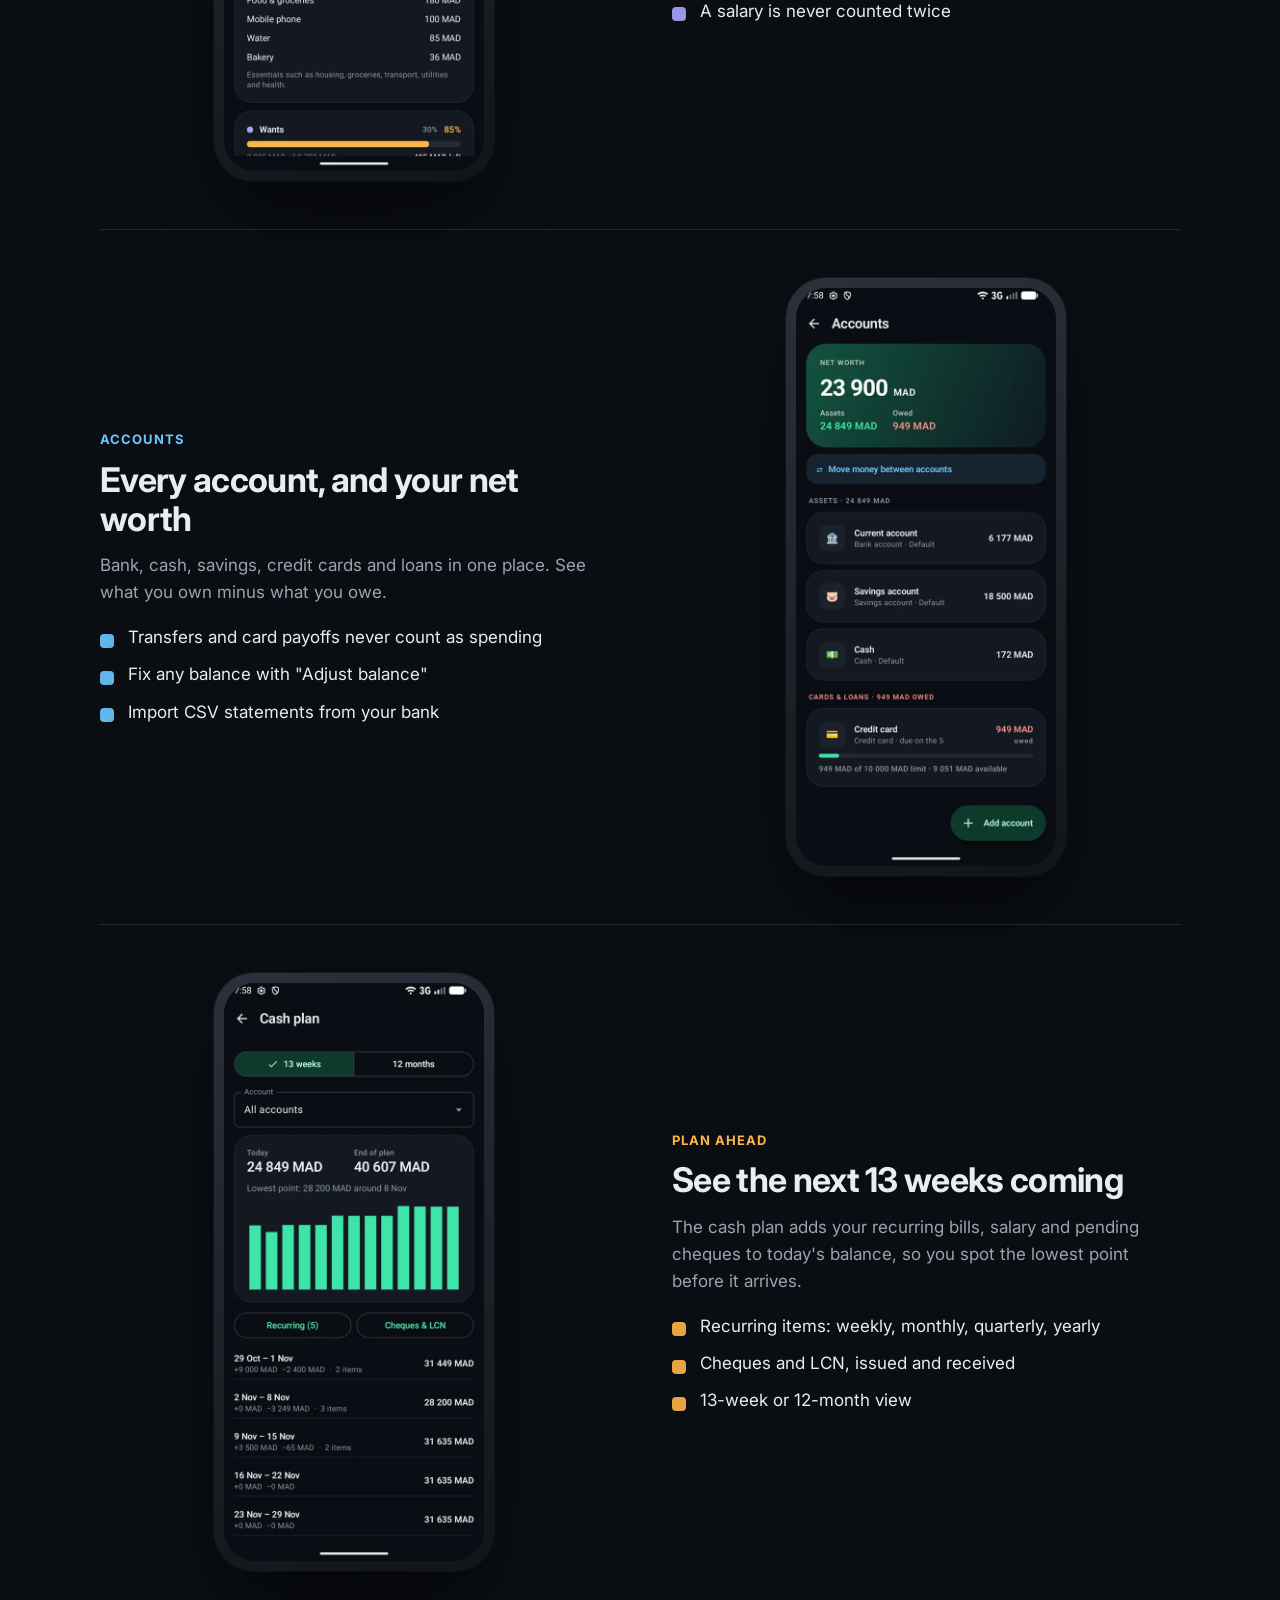
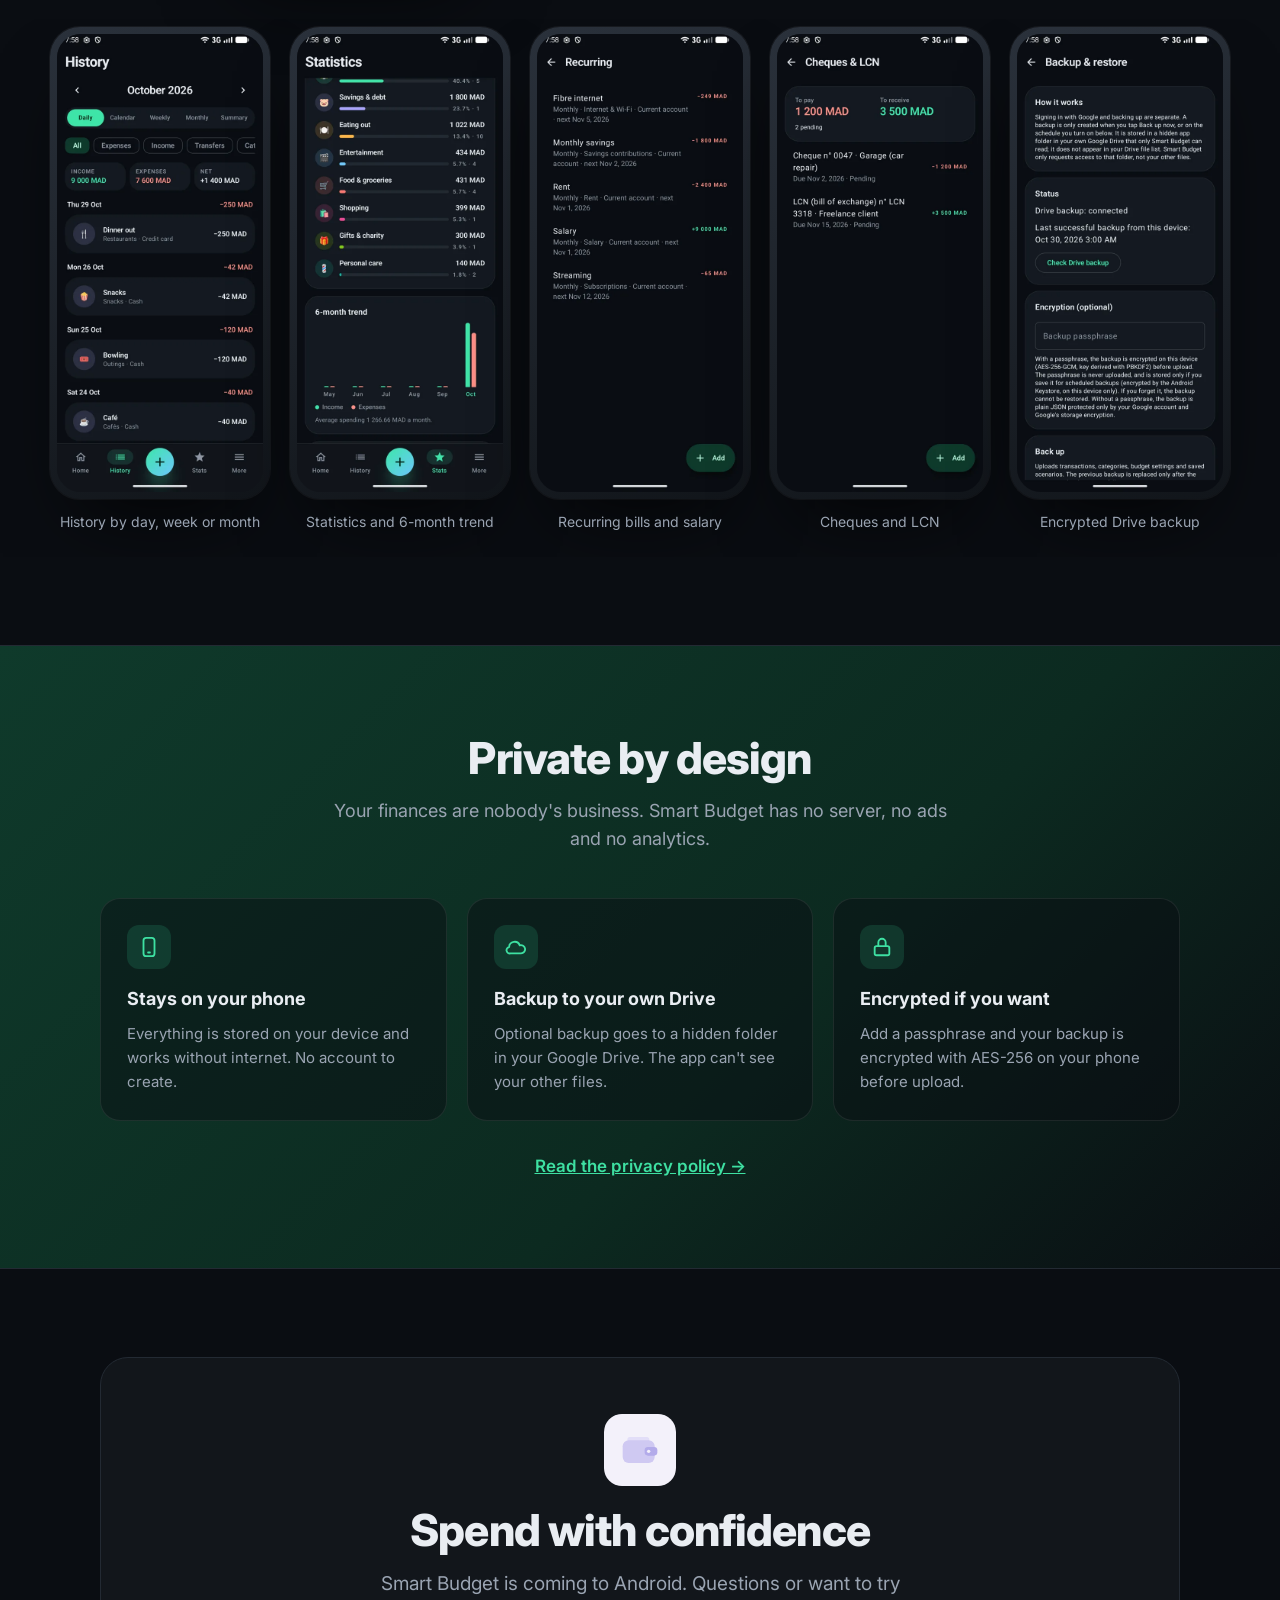
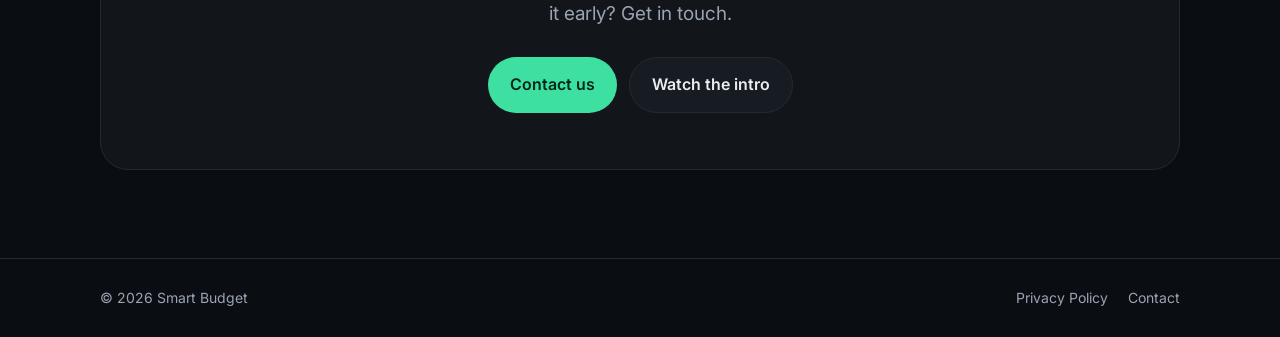
==== commit 5c7b3742: "Hide video controls until play, white feature headings" ====
--- a/index.html
+++ b/index.html
@@ -82,7 +82,7 @@
   .feature .phone { margin: 0 auto; max-width: 280px; }
   .feature.flip .copy { order: 2; }
   .tag { font-size: 13px; font-weight: 700; letter-spacing: .08em; text-transform: uppercase; margin-bottom: 10px; }
-  .feature h3 { font-size: clamp(26px, 3vw, 34px); line-height: 1.15; letter-spacing: -.02em; margin: 0 0 14px; }
+  .feature h3 { color: var(--fg); font-size: clamp(26px, 3vw, 34px); line-height: 1.15; letter-spacing: -.02em; margin: 0 0 14px; }
   .feature p { color: var(--muted); margin: 0 0 18px; }
   .feature ul { list-style: none; padding: 0; margin: 0; display: grid; gap: 10px; }
   .feature li { padding-left: 28px; position: relative; }
@@ -162,7 +162,7 @@
       <p>A month with Smart Budget, from payday to the last grocery run.</p>
     </div>
     <div class="film" id="filmBox">
-      <video id="filmVideo" src="media/smart-budget-intro.mp4" poster="media/intro-poster.jpg" preload="none" playsinline controls></video>
+      <video id="filmVideo" src="media/smart-budget-intro.mp4" poster="media/intro-poster.jpg" preload="none" playsinline></video>
       <button class="play" id="filmPlay" aria-label="Play the Smart Budget intro film">
         <span><svg viewBox="0 0 24 24"><path d="M8 5v14l11-7z"/></svg></span>
         <small>Smart Budget · 1:52</small>
@@ -299,7 +299,7 @@
     box.classList.add('playing');
     video.play();
   });
-  video.addEventListener('play', () => box.classList.add('playing'));
+  video.addEventListener('play', () => { box.classList.add('playing'); video.controls = true; });
 </script>
 </body>
 </html>
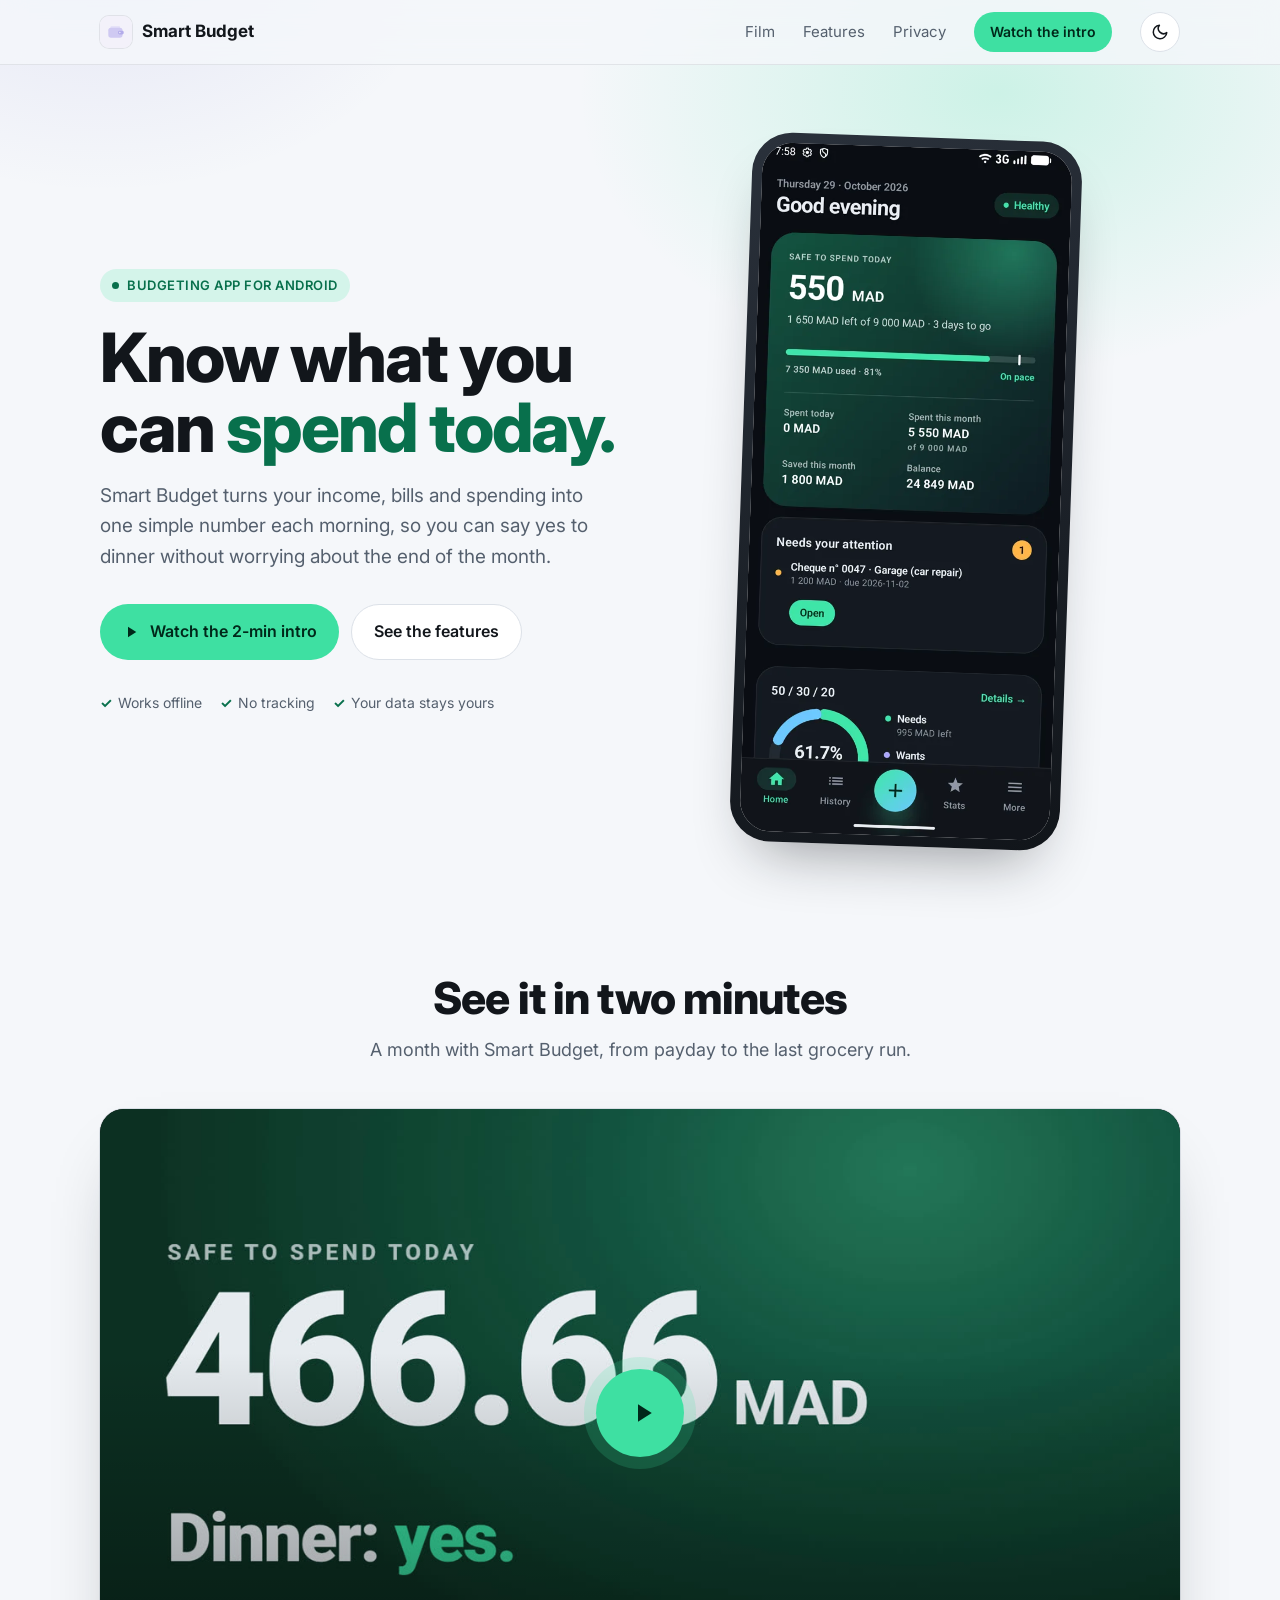
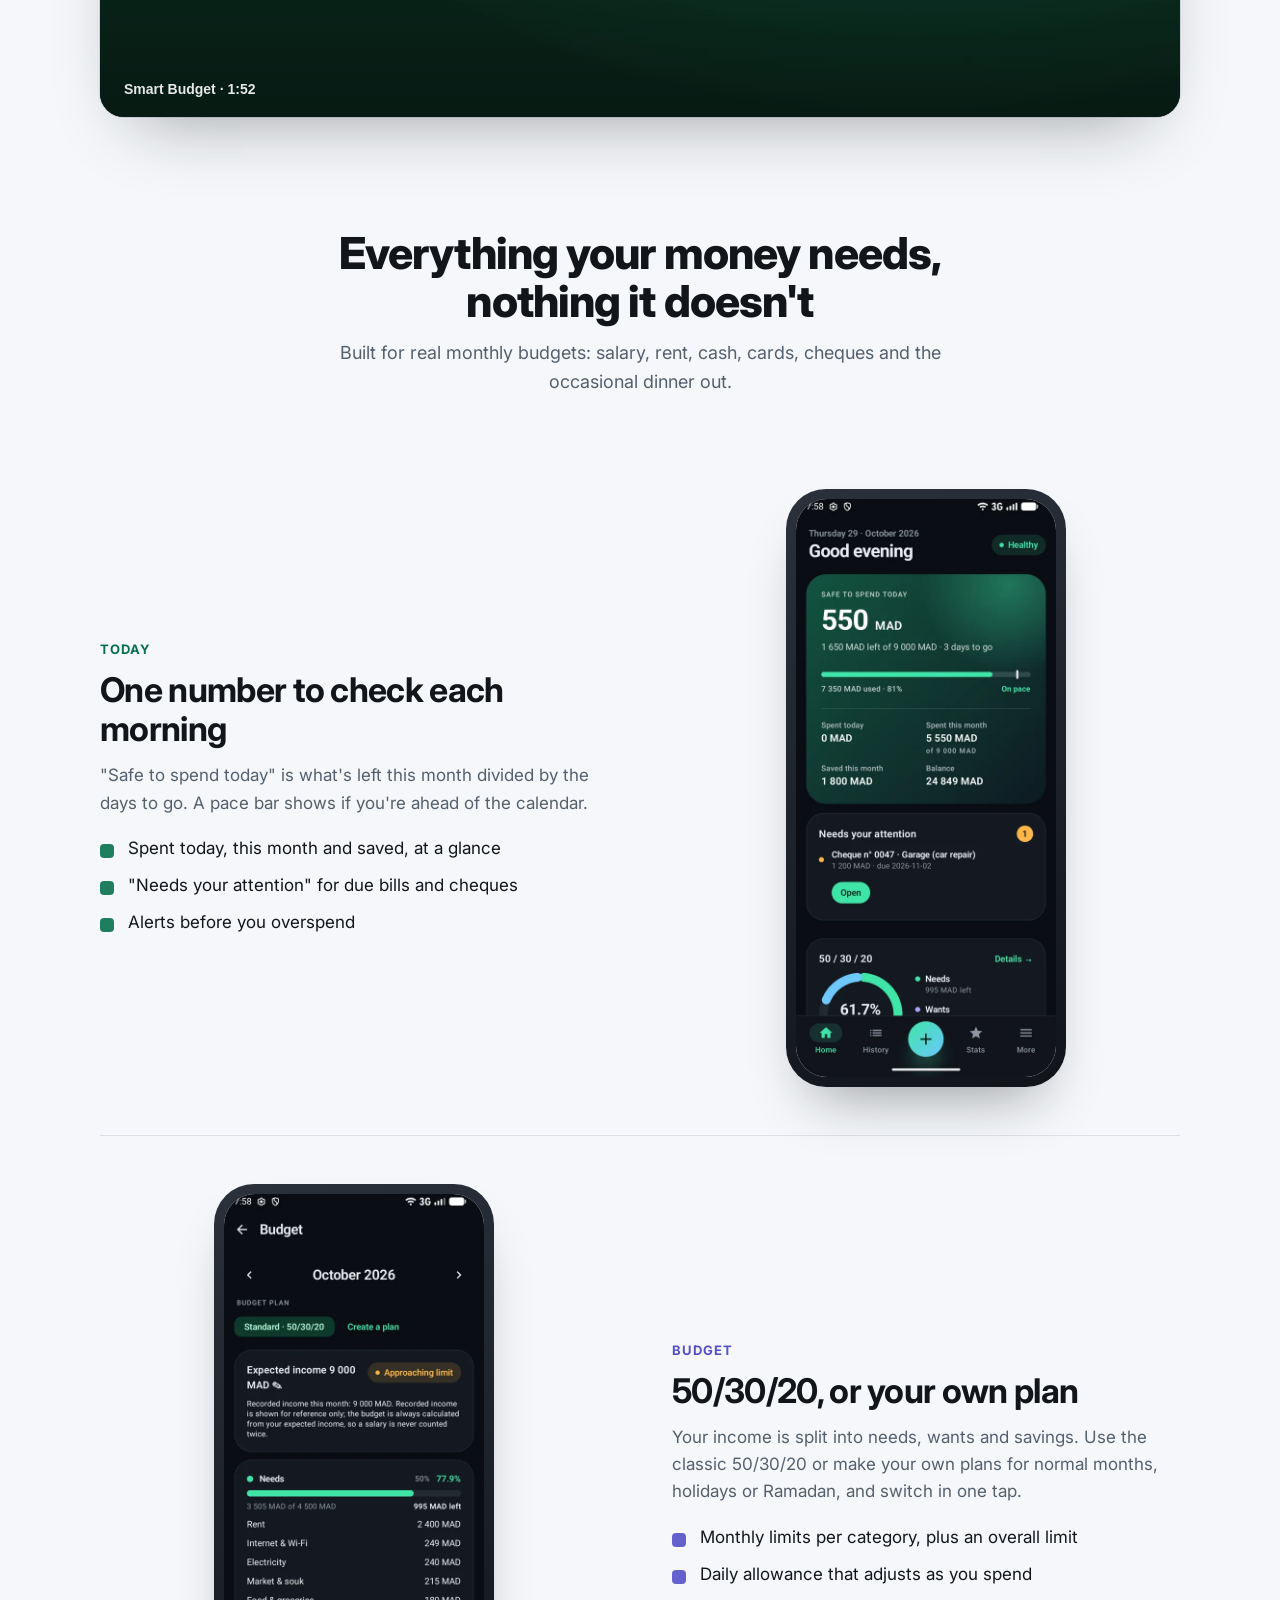
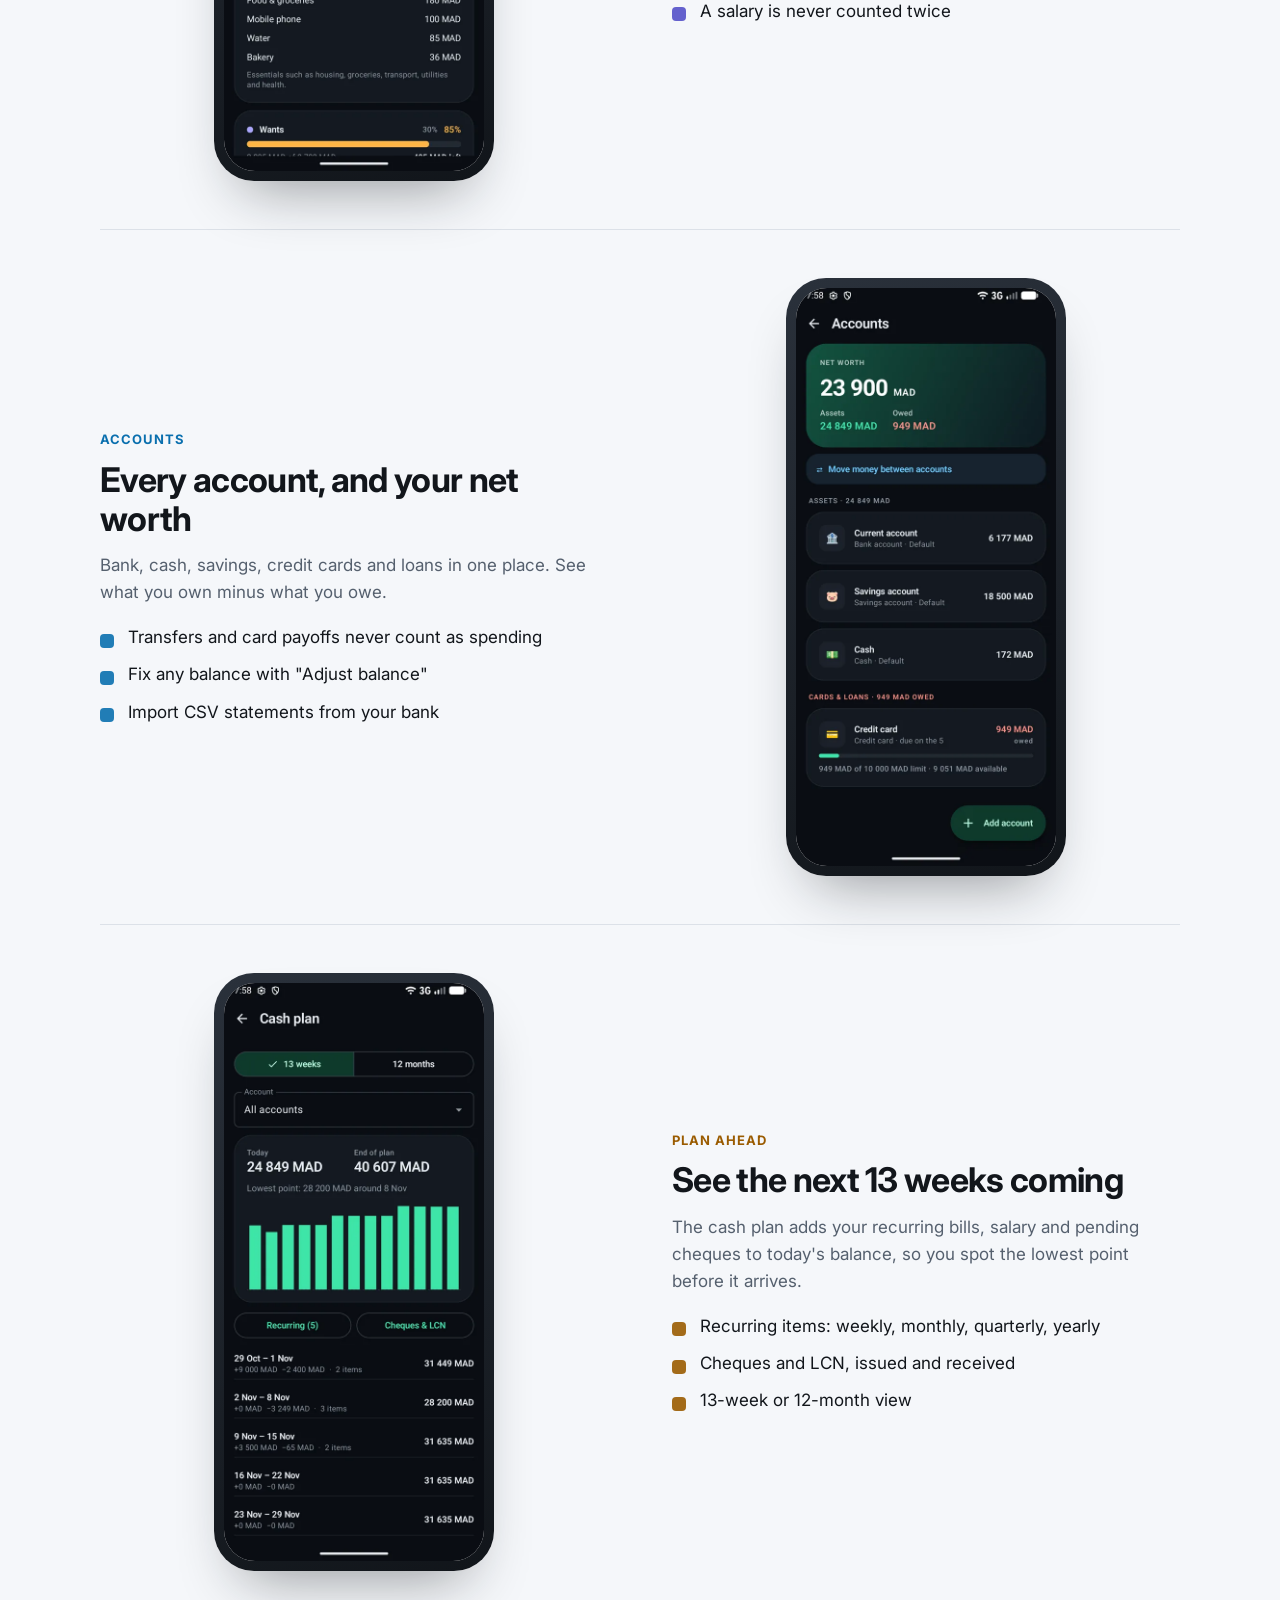
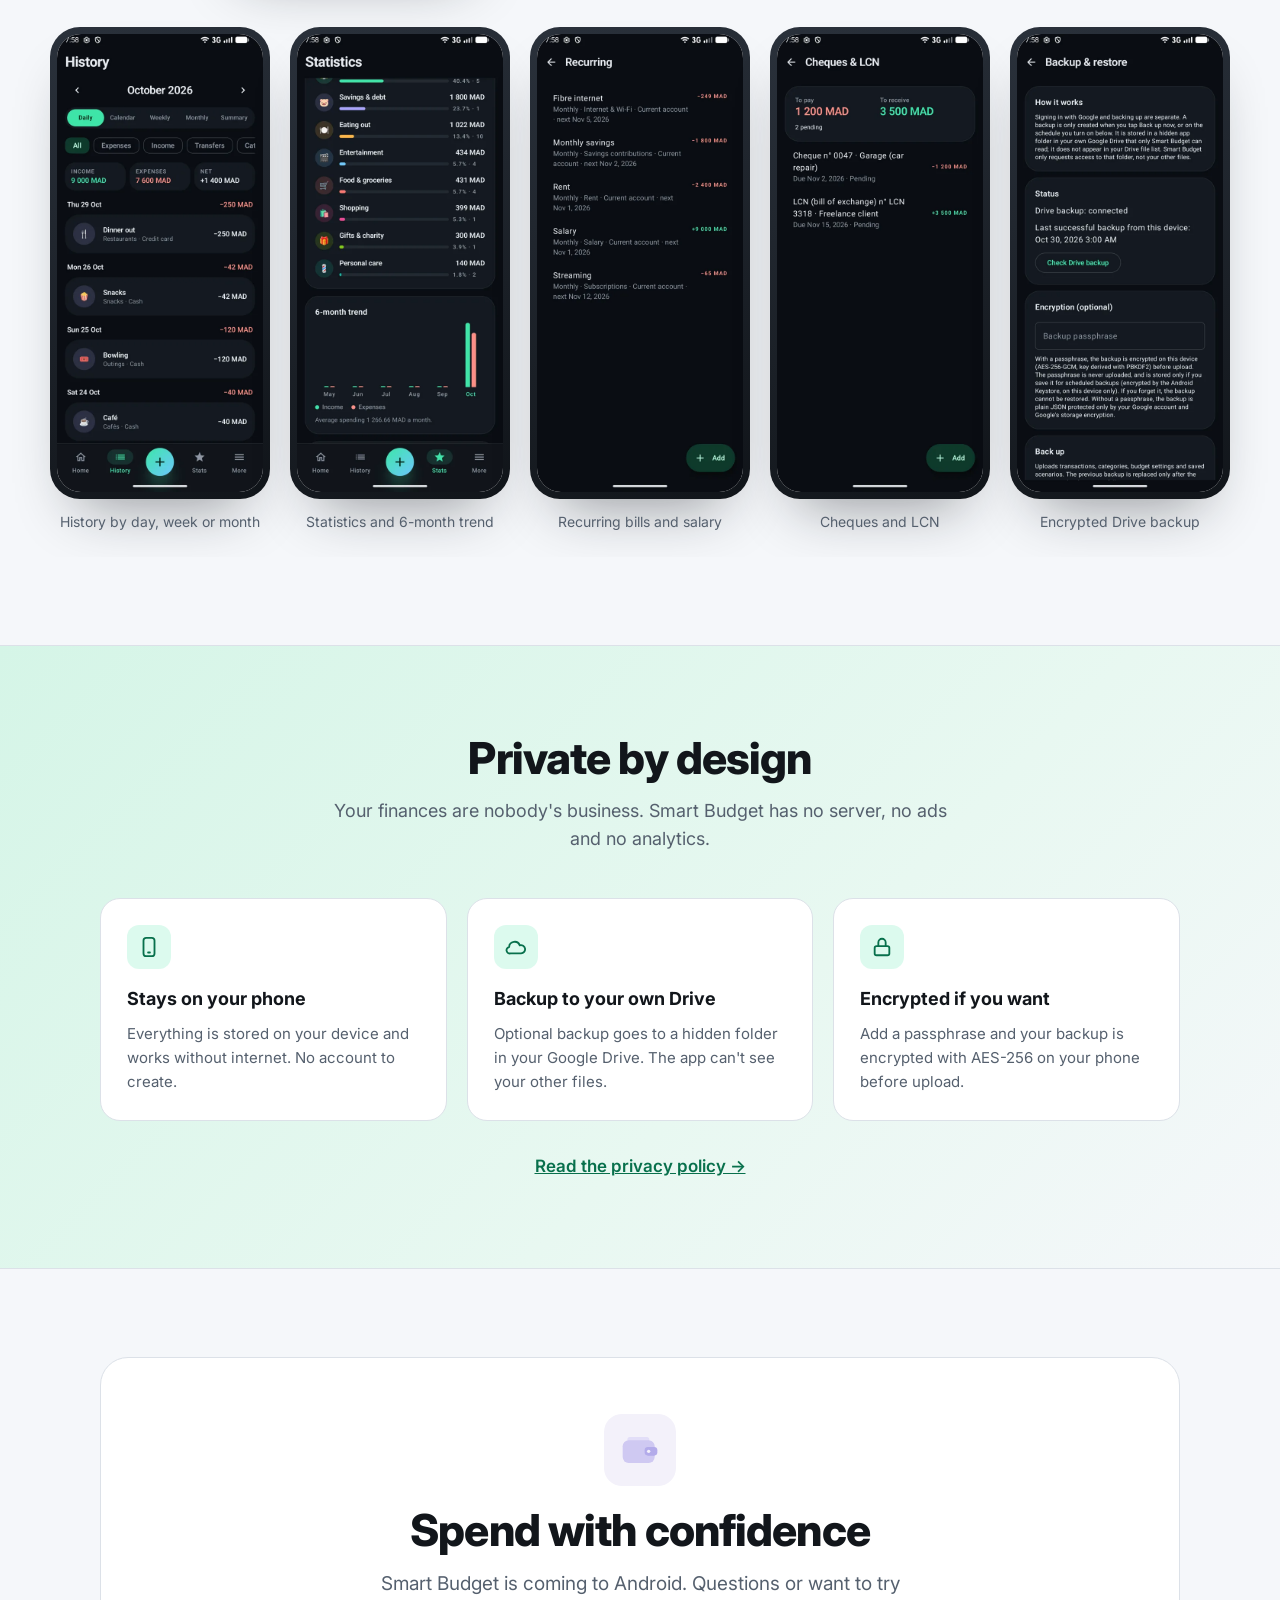
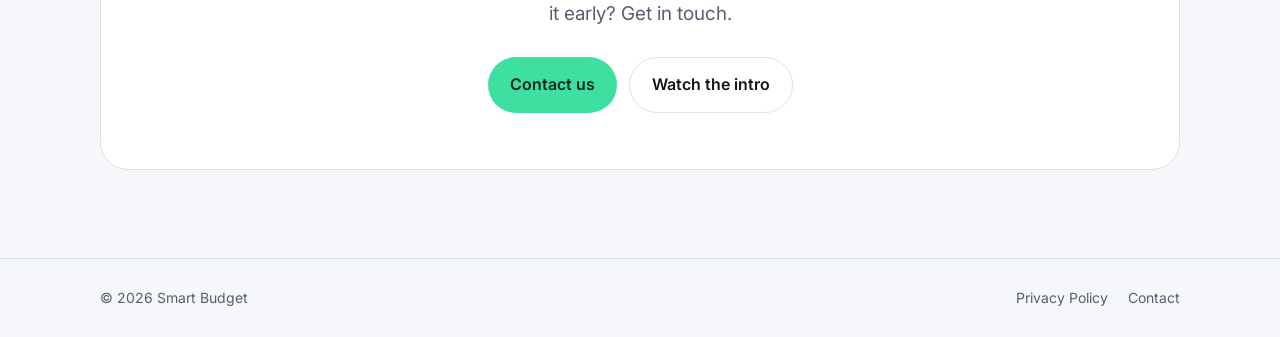
==== commit b66cd6e3: "Add light mode and responsive landing page" ====
--- a/index.html
+++ b/index.html
@@ -7,8 +7,15 @@
 <meta name="description" content="Smart Budget is a private, offline budgeting app for Android. See what's safe to spend today, follow 50/30/20 or your own plan, and back up to your own Google Drive.">
 <meta property="og:title" content="Smart Budget">
 <meta property="og:description" content="Know what you can spend today. A private, offline budgeting app for Android.">
-<meta property="og:image" content="https://abfactory37.github.io/smart-budget-site/media/intro-poster.jpg">
+<meta property="og:image" content="https://smart-budget.abencherif.com/media/intro-poster.jpg">
 <meta name="theme-color" content="#0A0D12">
+<script>
+  (function () {
+    var saved;
+    try { saved = localStorage.getItem('theme'); } catch (e) {}
+    document.documentElement.dataset.theme = saved || (matchMedia('(prefers-color-scheme: light)').matches ? 'light' : 'dark');
+  })();
+</script>
 <link rel="icon" href="media/icon.svg" type="image/svg+xml">
 <link rel="preconnect" href="https://fonts.googleapis.com">
 <link rel="preconnect" href="https://fonts.gstatic.com" crossorigin>
@@ -18,56 +25,87 @@
     --bg: #0A0D12; --surface: #12161B; --surface-2: #171C23; --line: #232A33;
     --fg: #E9EDF2; --muted: #9AA4B2; --mint: #3EE0A2; --mint-ink: #00281A;
     --green-1: #0F3A2B; --green-2: #1B6B50; --lavender: #A9A6FF; --sky: #6CC8FF; --amber: #FFB547;
+    --mint-text: #3EE0A2; --mint-tint: rgba(62,224,162,.1); --nav-bg: rgba(10,13,18,.78); --nav-line: rgba(255,255,255,.05);
+    --glow-1: rgba(62,224,162,.18); --glow-2: rgba(169,166,255,.10); --phone-shadow: 0 40px 80px -30px rgba(0,0,0,.8);
+    --film-shadow: 0 40px 100px -40px rgba(62,224,162,.35); --privacy-bg: linear-gradient(135deg, var(--green-1), #0C2A20 60%, var(--bg));
+    --card-bg: rgba(10,13,18,.45); --card-line: rgba(255,255,255,.08);
+    color-scheme: dark;
+  }
+  :root[data-theme="light"] {
+    --bg: #F5F7FA; --surface: #FFFFFF; --surface-2: #FFFFFF; --line: #DCE1E8;
+    --fg: #12161B; --muted: #55606E; --lavender: #5450C8; --sky: #0A6FAE; --amber: #9A5B00;
+    --mint-text: #08704C; --mint-tint: rgba(62,224,162,.18); --nav-bg: rgba(245,247,250,.82); --nav-line: rgba(18,22,27,.08);
+    --glow-1: rgba(62,224,162,.22); --glow-2: rgba(84,80,200,.10); --phone-shadow: 0 32px 60px -28px rgba(18,22,27,.45);
+    --film-shadow: 0 32px 70px -36px rgba(18,22,27,.45); --privacy-bg: linear-gradient(135deg, #D5F5E7, #E8F8F1 60%, var(--bg));
+    --card-bg: #FFFFFF; --card-line: #DCE1E8;
+    color-scheme: light;
   }
   * { box-sizing: border-box; }
   html { scroll-behavior: smooth; }
+  section[id] { scroll-margin-top: 64px; }
   body { margin: 0; background: var(--bg); color: var(--fg); font: 17px/1.6 Inter, system-ui, -apple-system, "Segoe UI", Roboto, sans-serif; -webkit-font-smoothing: antialiased; overflow-x: hidden; }
   img, video { display: block; max-width: 100%; }
   a { color: inherit; }
   .wrap { max-width: 1120px; margin: 0 auto; padding: 0 20px; }
 
   /* Nav */
-  nav { position: sticky; top: 0; z-index: 10; background: rgba(10,13,18,.78); backdrop-filter: blur(12px); border-bottom: 1px solid rgba(255,255,255,.05); }
-  nav .wrap { display: flex; align-items: center; justify-content: space-between; height: 64px; }
-  .brand { display: flex; align-items: center; gap: 10px; font-weight: 700; text-decoration: none; }
-  .brand img { width: 32px; height: 32px; border-radius: 9px; }
+  nav { position: sticky; top: 0; z-index: 10; background: var(--nav-bg); backdrop-filter: blur(12px); border-bottom: 1px solid var(--nav-line); }
+  nav .wrap { display: flex; align-items: center; justify-content: space-between; gap: 12px; height: 64px; }
+  .brand { display: flex; align-items: center; gap: 10px; font-weight: 700; text-decoration: none; white-space: nowrap; }
+  .brand img { width: 32px; height: 32px; border-radius: 9px; box-shadow: 0 0 0 1px var(--nav-line); }
   .links { display: flex; gap: 28px; align-items: center; font-size: 15px; }
   .links a { text-decoration: none; color: var(--muted); }
   .links a:hover { color: var(--fg); }
-  @media (max-width: 640px) { .links .hide-sm { display: none; } }
+  .theme-toggle { flex: none; width: 40px; height: 40px; display: grid; place-items: center; padding: 0; border-radius: 50%; border: 1px solid var(--line); background: var(--surface-2); color: var(--fg); cursor: pointer; }
+  .theme-toggle:hover { border-color: var(--muted); }
+  .theme-toggle:focus-visible { outline: 2px solid var(--mint-text); outline-offset: 2px; }
+  .theme-toggle svg { width: 18px; height: 18px; }
+  [data-theme="light"] .theme-toggle .sun, [data-theme="dark"] .theme-toggle .moon { display: none; }
+  @media (max-width: 720px) { .links { gap: 14px; } .links .hide-sm { display: none; } }
+  @media (max-width: 480px) { .links .hide-xs { display: none; } }
 
   /* Buttons */
-  .btn { display: inline-flex; align-items: center; gap: 10px; padding: 14px 22px; border-radius: 999px; font-weight: 600; font-size: 16px; text-decoration: none; transition: transform .15s, background .15s; }
+  .btn { display: inline-flex; align-items: center; justify-content: center; gap: 10px; padding: 14px 22px; border-radius: 999px; font-weight: 600; font-size: 16px; text-decoration: none; white-space: nowrap; transition: transform .15s, background .15s; }
   .btn:hover { transform: translateY(-1px); }
   .btn-primary { background: var(--mint); color: var(--mint-ink); }
   .btn-ghost { background: var(--surface-2); color: var(--fg); border: 1px solid var(--line); }
-  .links .btn { padding: 9px 16px; font-size: 14px; color: var(--mint-ink); }
+  .links .btn { display: inline-block; padding: 9px 16px; font-size: 14px; color: var(--mint-ink); }
 
   /* Hero */
-  .hero { position: relative; padding: 72px 0 40px; }
-  .hero::before { content: ""; position: absolute; inset: -200px -20% auto; height: 760px; background: radial-gradient(600px 400px at 70% 30%, rgba(62,224,162,.18), transparent 70%), radial-gradient(500px 360px at 20% 10%, rgba(169,166,255,.10), transparent 70%); pointer-events: none; }
+  .hero { position: relative; padding: 72px 0 40px; overflow-x: clip; }
+  .hero::before { content: ""; position: absolute; inset: -200px -20% auto; height: 760px; background: radial-gradient(600px 400px at 70% 30%, var(--glow-1), transparent 70%), radial-gradient(500px 360px at 20% 10%, var(--glow-2), transparent 70%); pointer-events: none; }
   .hero .wrap { position: relative; display: grid; grid-template-columns: 1.15fr .85fr; gap: 48px; align-items: center; }
-  .eyebrow { display: inline-flex; align-items: center; gap: 8px; padding: 6px 12px; border-radius: 999px; background: rgba(62,224,162,.1); color: var(--mint); font-size: 13px; font-weight: 600; letter-spacing: .04em; text-transform: uppercase; }
-  .eyebrow::before { content: ""; width: 7px; height: 7px; border-radius: 50%; background: var(--mint); }
-  h1 { font-size: clamp(40px, 6vw, 68px); line-height: 1.04; letter-spacing: -.03em; margin: 20px 0 18px; font-weight: 800; }
-  h1 em { font-style: normal; color: var(--mint); }
+  .eyebrow { display: inline-flex; align-items: center; gap: 8px; padding: 6px 12px; border-radius: 999px; background: var(--mint-tint); color: var(--mint-text); font-size: 13px; font-weight: 600; letter-spacing: .04em; text-transform: uppercase; }
+  .eyebrow::before { content: ""; width: 7px; height: 7px; border-radius: 50%; background: var(--mint-text); }
+  h1 { font-size: clamp(36px, 6vw, 68px); line-height: 1.04; letter-spacing: -.03em; margin: 20px 0 18px; font-weight: 800; }
+  h1 em { font-style: normal; color: var(--mint-text); }
   .lead { font-size: 19px; color: var(--muted); max-width: 520px; margin: 0 0 32px; }
   .cta { display: flex; flex-wrap: wrap; gap: 12px; }
   .pills { display: flex; flex-wrap: wrap; gap: 18px; margin-top: 32px; color: var(--muted); font-size: 14px; }
-  .pills span::before { content: "✓"; color: var(--mint); margin-right: 6px; font-weight: 700; }
-  @media (max-width: 860px) { .hero .wrap { grid-template-columns: 1fr; } .hero .phone { margin: 0 auto; } }
+  .pills span::before { content: "✓"; color: var(--mint-text); margin-right: 6px; font-weight: 700; }
+  @media (max-width: 860px) { .hero .wrap { gap: 32px; } }
+  @media (max-width: 720px) {
+    .hero { padding: 48px 0 16px; }
+    .hero .wrap { grid-template-columns: 1fr; gap: 40px; }
+    .hero .phone { margin: 0 auto; max-width: 270px; }
+    .lead { font-size: 18px; max-width: none; }
+  }
+  @media (max-width: 480px) {
+    .cta .btn { flex: 1 1 100%; }
+    .pills { gap: 8px 16px; }
+  }
 
   /* Phone frame */
-  .phone { width: 100%; max-width: 300px; border-radius: 40px; padding: 10px; background: linear-gradient(160deg, #2A313B, #11151A); box-shadow: 0 40px 80px -30px rgba(0,0,0,.8), 0 0 0 1px rgba(255,255,255,.06); }
+  .phone { width: 100%; max-width: 300px; border-radius: 40px; padding: 10px; background: linear-gradient(160deg, #2A313B, #11151A); box-shadow: var(--phone-shadow), 0 0 0 1px rgba(255,255,255,.06); }
   .phone img { border-radius: 31px; width: 100%; height: auto; aspect-ratio: 9 / 20; object-fit: cover; object-position: top; background: var(--surface); }
   .hero .phone { max-width: 330px; transform: rotate(2deg); }
 
   /* Film */
-  section { padding: 88px 0; }
+  section { padding: clamp(56px, 9vw, 88px) 0; }
   .section-head { text-align: center; max-width: 640px; margin: 0 auto 44px; }
   h2 { font-size: clamp(30px, 4vw, 44px); line-height: 1.1; letter-spacing: -.02em; margin: 0 0 14px; font-weight: 800; }
   .section-head p { color: var(--muted); margin: 0; font-size: 18px; }
-  .film { position: relative; border-radius: 24px; overflow: hidden; background: #000; box-shadow: 0 40px 100px -40px rgba(62,224,162,.35), 0 0 0 1px var(--line); aspect-ratio: 16 / 9; }
+  .film { position: relative; border-radius: 24px; overflow: hidden; background: #000; box-shadow: var(--film-shadow), 0 0 0 1px var(--line); aspect-ratio: 16 / 9; }
   .film video { width: 100%; height: 100%; object-fit: cover; }
   .film .play { position: absolute; inset: 0; display: grid; place-items: center; background: linear-gradient(180deg, transparent 40%, rgba(0,0,0,.45)); border: 0; cursor: pointer; padding: 0; }
   .film .play span { width: 88px; height: 88px; border-radius: 50%; background: var(--mint); display: grid; place-items: center; box-shadow: 0 0 0 12px rgba(62,224,162,.18); transition: transform .2s; }
@@ -75,6 +113,14 @@
   .film .play svg { width: 30px; height: 30px; margin-left: 5px; fill: var(--mint-ink); }
   .film .play small { position: absolute; bottom: 20px; left: 24px; color: #fff; font-size: 14px; font-weight: 600; opacity: .9; }
   .film.playing .play { display: none; }
+  @media (max-width: 640px) {
+    .section-head { margin-bottom: 32px; }
+    .section-head p { font-size: 17px; }
+    .film { border-radius: 16px; }
+    .film .play span { width: 64px; height: 64px; box-shadow: 0 0 0 8px rgba(62,224,162,.18); }
+    .film .play svg { width: 24px; height: 24px; margin-left: 4px; }
+    .film .play small { bottom: 10px; left: 14px; font-size: 12px; }
+  }
 
   /* Features */
   .feature { display: grid; grid-template-columns: 1fr 1fr; gap: 64px; align-items: center; padding: 48px 0; }
@@ -88,28 +134,30 @@
   .feature li { padding-left: 28px; position: relative; }
   .feature li::before { content: ""; position: absolute; left: 0; top: .55em; width: 14px; height: 14px; border-radius: 4px; background: currentColor; opacity: .9; }
   .feature li { color: var(--fg); }
-  .c-mint { color: var(--mint); } .c-lav { color: var(--lavender); } .c-sky { color: var(--sky); } .c-amber { color: var(--amber); }
-  .c-mint li::before { background: var(--mint); } .c-lav li::before { background: var(--lavender); } .c-sky li::before { background: var(--sky); } .c-amber li::before { background: var(--amber); }
+  .c-mint { color: var(--mint-text); } .c-lav { color: var(--lavender); } .c-sky { color: var(--sky); } .c-amber { color: var(--amber); }
+  .c-mint li::before { background: var(--mint-text); } .c-lav li::before { background: var(--lavender); } .c-sky li::before { background: var(--sky); } .c-amber li::before { background: var(--amber); }
   .feature ul { color: inherit; }
-  @media (max-width: 860px) { .feature { grid-template-columns: 1fr; gap: 32px; } .feature.flip .copy { order: 0; } }
+  @media (max-width: 860px) { .feature { gap: 32px; } .feature .phone { max-width: 240px; } }
+  @media (max-width: 640px) { .feature { grid-template-columns: 1fr; padding: 40px 0; } .feature.flip .copy { order: 0; } .feature .phone { max-width: 260px; } }
 
   /* Gallery */
   .gallery { display: flex; gap: 20px; overflow-x: auto; padding: 8px 20px 24px; scroll-snap-type: x mandatory; scrollbar-width: thin; }
-  .gallery figure { flex: 0 0 220px; margin: 0; scroll-snap-align: center; }
+  .gallery figure { flex: 0 0 min(220px, 62vw); margin: 0; scroll-snap-align: center; }
   .gallery .phone { border-radius: 30px; padding: 7px; }
   .gallery .phone img { border-radius: 24px; }
   .gallery figcaption { text-align: center; color: var(--muted); font-size: 14px; margin-top: 12px; }
-  @media (min-width: 1200px) { .gallery { justify-content: center; } }
+  @media (min-width: 1240px) { .gallery { justify-content: center; } }
 
   /* Privacy band */
-  .privacy { background: linear-gradient(135deg, var(--green-1), #0C2A20 60%, var(--bg)); border-top: 1px solid var(--line); border-bottom: 1px solid var(--line); }
+  .privacy { background: var(--privacy-bg); border-top: 1px solid var(--line); border-bottom: 1px solid var(--line); }
   .grid3 { display: grid; grid-template-columns: repeat(3, 1fr); gap: 20px; }
-  .card { background: rgba(10,13,18,.45); border: 1px solid rgba(255,255,255,.08); border-radius: 20px; padding: 26px; }
-  .card .ico { width: 44px; height: 44px; border-radius: 12px; display: grid; place-items: center; background: rgba(62,224,162,.14); color: var(--mint); margin-bottom: 16px; }
+  .card { background: var(--card-bg); border: 1px solid var(--card-line); border-radius: 20px; padding: 26px; }
+  .card .ico { width: 44px; height: 44px; border-radius: 12px; display: grid; place-items: center; background: var(--mint-tint); color: var(--mint-text); margin-bottom: 16px; }
   .card .ico svg { width: 22px; height: 22px; }
   .card h4 { margin: 0 0 8px; font-size: 18px; }
   .card p { margin: 0; color: var(--muted); font-size: 15px; }
-  @media (max-width: 860px) { .grid3 { grid-template-columns: 1fr; } }
+  @media (max-width: 860px) { .grid3 { gap: 14px; } .card { padding: 20px; } }
+  @media (max-width: 720px) { .grid3 { grid-template-columns: 1fr; } }
 
   /* Final CTA */
   .final { text-align: center; }
@@ -120,6 +168,16 @@
   footer .wrap { display: flex; justify-content: space-between; flex-wrap: wrap; gap: 12px; }
   footer a { color: var(--muted); text-decoration: none; margin-left: 20px; }
   footer a:hover { color: var(--fg); }
+
+  @media (max-width: 640px) {
+    .wrap { padding: 0 16px; }
+    .gallery { padding: 8px 16px 24px; }
+    .final .box { padding: 40px 20px; border-radius: 20px; }
+  }
+  @media (max-width: 480px) {
+    footer .wrap { flex-direction: column; align-items: center; text-align: center; }
+    footer a { margin: 0 10px; }
+  }
 </style>
 </head>
 <body>
@@ -130,8 +188,12 @@
     <div class="links">
       <a class="hide-sm" href="#film">Film</a>
       <a class="hide-sm" href="#features">Features</a>
-      <a href="privacy.html">Privacy</a>
-      <a class="btn btn-primary" href="#film">Watch the intro</a>
+      <a class="hide-xs" href="privacy.html">Privacy</a>
+      <a class="btn btn-primary" href="#film">Watch<span class="hide-xs"> the intro</span></a>
+      <button class="theme-toggle" id="themeToggle" type="button" aria-label="Switch between light and dark mode">
+        <svg class="sun" viewBox="0 0 24 24" fill="none" stroke="currentColor" stroke-width="2" stroke-linecap="round" aria-hidden="true"><circle cx="12" cy="12" r="4"/><path d="M12 2v2M12 20v2M4.9 4.9l1.4 1.4M17.7 17.7l1.4 1.4M2 12h2M20 12h2M4.9 19.1l1.4-1.4M17.7 6.3l1.4-1.4"/></svg>
+        <svg class="moon" viewBox="0 0 24 24" fill="none" stroke="currentColor" stroke-width="2" stroke-linecap="round" stroke-linejoin="round" aria-hidden="true"><path d="M21 12.8A9 9 0 1 1 11.2 3a7 7 0 0 0 9.8 9.8z"/></svg>
+      </button>
     </div>
   </div>
 </nav>
@@ -149,7 +211,7 @@
         </a>
         <a class="btn btn-ghost" href="#features">See the features</a>
       </div>
-      <div class="pills"><span>Works offline</span><span>No ads</span><span>No tracking</span><span>Your data stays yours</span></div>
+      <div class="pills"><span>Works offline</span><span>No tracking</span><span>Your data stays yours</span></div>
     </div>
     <div class="phone"><img src="media/home_top.webp" alt="Smart Budget home screen showing 550 MAD safe to spend today" width="540" height="1200"></div>
   </div>
@@ -267,7 +329,7 @@
         <p>Add a passphrase and your backup is encrypted with AES-256 on your phone before upload.</p>
       </div>
     </div>
-    <p style="text-align:center; margin: 32px 0 0"><a href="privacy.html" style="color: var(--mint); font-weight: 600">Read the privacy policy →</a></p>
+    <p style="text-align:center; margin: 32px 0 0"><a href="privacy.html" style="color: var(--mint-text); font-weight: 600">Read the privacy policy →</a></p>
   </div>
 </section>
 
@@ -293,6 +355,19 @@
 </footer>
 
 <script>
+  const root = document.documentElement;
+  const themeMeta = document.querySelector('meta[name="theme-color"]');
+  const applyTheme = (theme) => {
+    root.dataset.theme = theme;
+    themeMeta.content = theme === 'light' ? '#F5F7FA' : '#0A0D12';
+  };
+  applyTheme(root.dataset.theme);
+  document.getElementById('themeToggle').addEventListener('click', () => {
+    const next = root.dataset.theme === 'light' ? 'dark' : 'light';
+    applyTheme(next);
+    try { localStorage.setItem('theme', next); } catch (e) {}
+  });
+
   const box = document.getElementById('filmBox');
   const video = document.getElementById('filmVideo');
   document.getElementById('filmPlay').addEventListener('click', () => {
